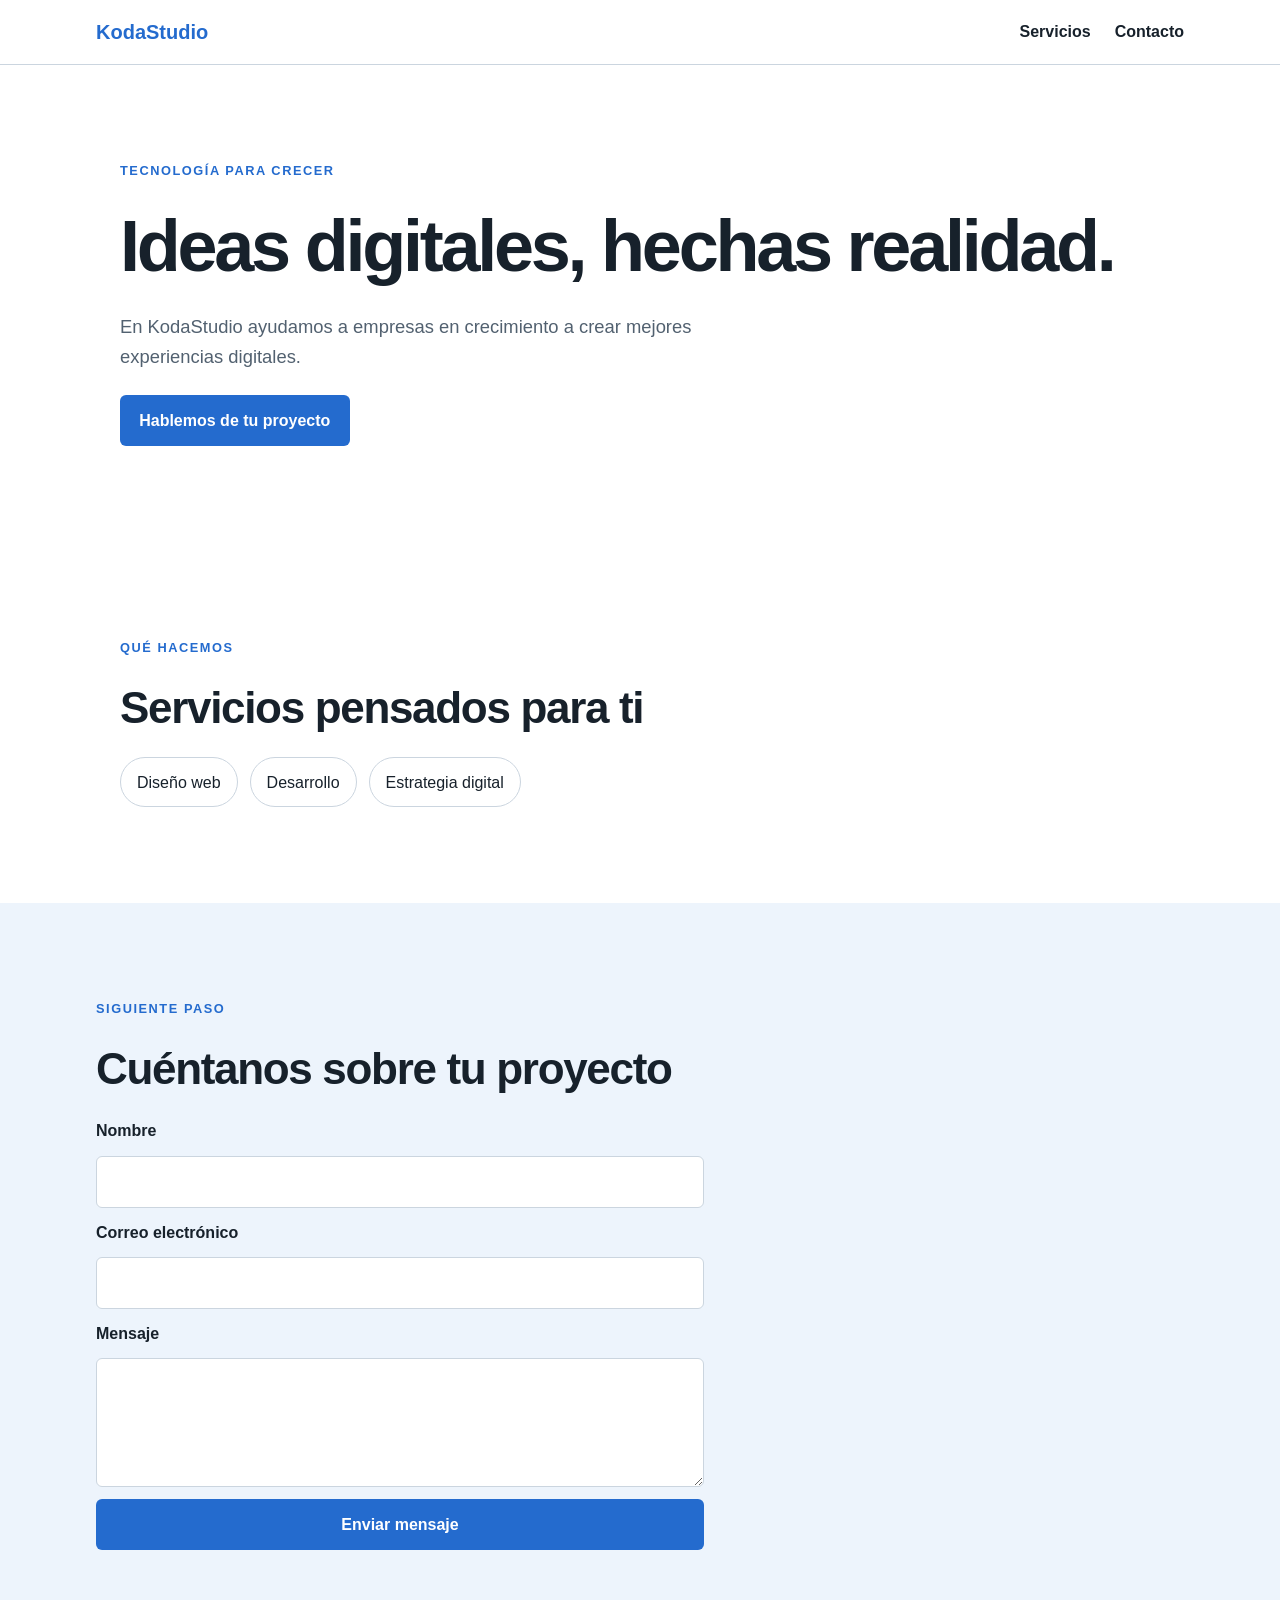
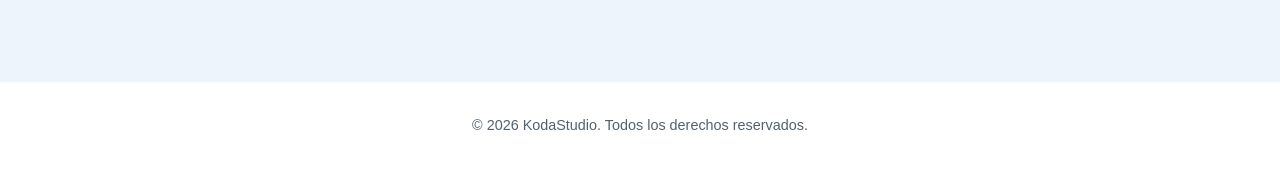
==== index.html @ f114d9c8 "feat: Arquitectura del Proyecto implementada" ====
<!doctype html>
<html lang="es">
  <head>
    <meta charset="utf-8">
    <meta name="viewport" content="width=device-width, initial-scale=1">
    <meta name="description" content="KodaStudio: soluciones digitales para empresas en crecimiento.">
    <title>KodaStudio | Soluciones digitales</title>
    <link rel="stylesheet" href="css/main.css">
    <script type="module" src="js/main.js"></script>
  </head>
  <body>
    <header class="site-header">
      <a class="site-header__brand" href="#inicio" aria-label="KodaStudio, inicio">KodaStudio</a>
      <button class="site-header__toggle" type="button" aria-expanded="false" aria-controls="site-navigation">
        <span class="visually-hidden">Abrir menú</span>
        <span aria-hidden="true">☰</span>
      </button>
      <nav class="site-header__navigation" id="site-navigation" aria-label="Navegación principal">
        <a href="#servicios">Servicios</a>
        <a href="#contacto">Contacto</a>
      </nav>
    </header>

    <main>
      <section class="hero reveal" id="inicio">
        <p class="eyebrow">Tecnología para crecer</p>
        <h1>Ideas digitales, hechas realidad.</h1>
        <p>En KodaStudio ayudamos a empresas en crecimiento a crear mejores experiencias digitales.</p>
        <a class="button" href="#contacto">Hablemos de tu proyecto</a>
      </section>

      <section class="content-section reveal" id="servicios">
        <p class="eyebrow">Qué hacemos</p>
        <h2>Servicios pensados para ti</h2>
        <div class="service-selector" aria-label="Selecciona los servicios que te interesan">
          <button class="service-selector__option" type="button" aria-pressed="false">Diseño web</button>
          <button class="service-selector__option" type="button" aria-pressed="false">Desarrollo</button>
          <button class="service-selector__option" type="button" aria-pressed="false">Estrategia digital</button>
        </div>
      </section>

      <section class="content-section content-section--accent reveal" id="contacto">
        <p class="eyebrow">Siguiente paso</p>
        <h2>Cuéntanos sobre tu proyecto</h2>
        <form class="contact-form" data-contact-form>
          <label for="contact-name">Nombre</label>
          <input id="contact-name" name="name" autocomplete="name" required>
          <label for="contact-email">Correo electrónico</label>
          <input id="contact-email" name="email" type="email" autocomplete="email" required>
          <label for="contact-message">Mensaje</label>
          <textarea id="contact-message" name="message" rows="4" required></textarea>
          <button class="button" type="submit">Enviar mensaje</button>
          <p class="contact-form__status" data-form-status role="status" aria-live="polite"></p>
        </form>
      </section>
    </main>

    <footer class="site-footer">
      <p>&copy; <span data-current-year></span> KodaStudio. Todos los derechos reservados.</p>
    </footer>
  </body>
</html>
---- css/main.css ----
@import url("./base/reset.css");
@import url("./base/variables.css");
@import url("./base/typography.css");
@import url("./layout/header.css");
@import url("./layout/sections.css");
@import url("./layout/footer.css");
@import url("./components/buttons.css");
@import url("./components/cards.css");
@import url("./components/forms.css");
@import url("./components/service-selector.css");
@import url("./utilities/animations.css");
@import url("./utilities/responsive.css");
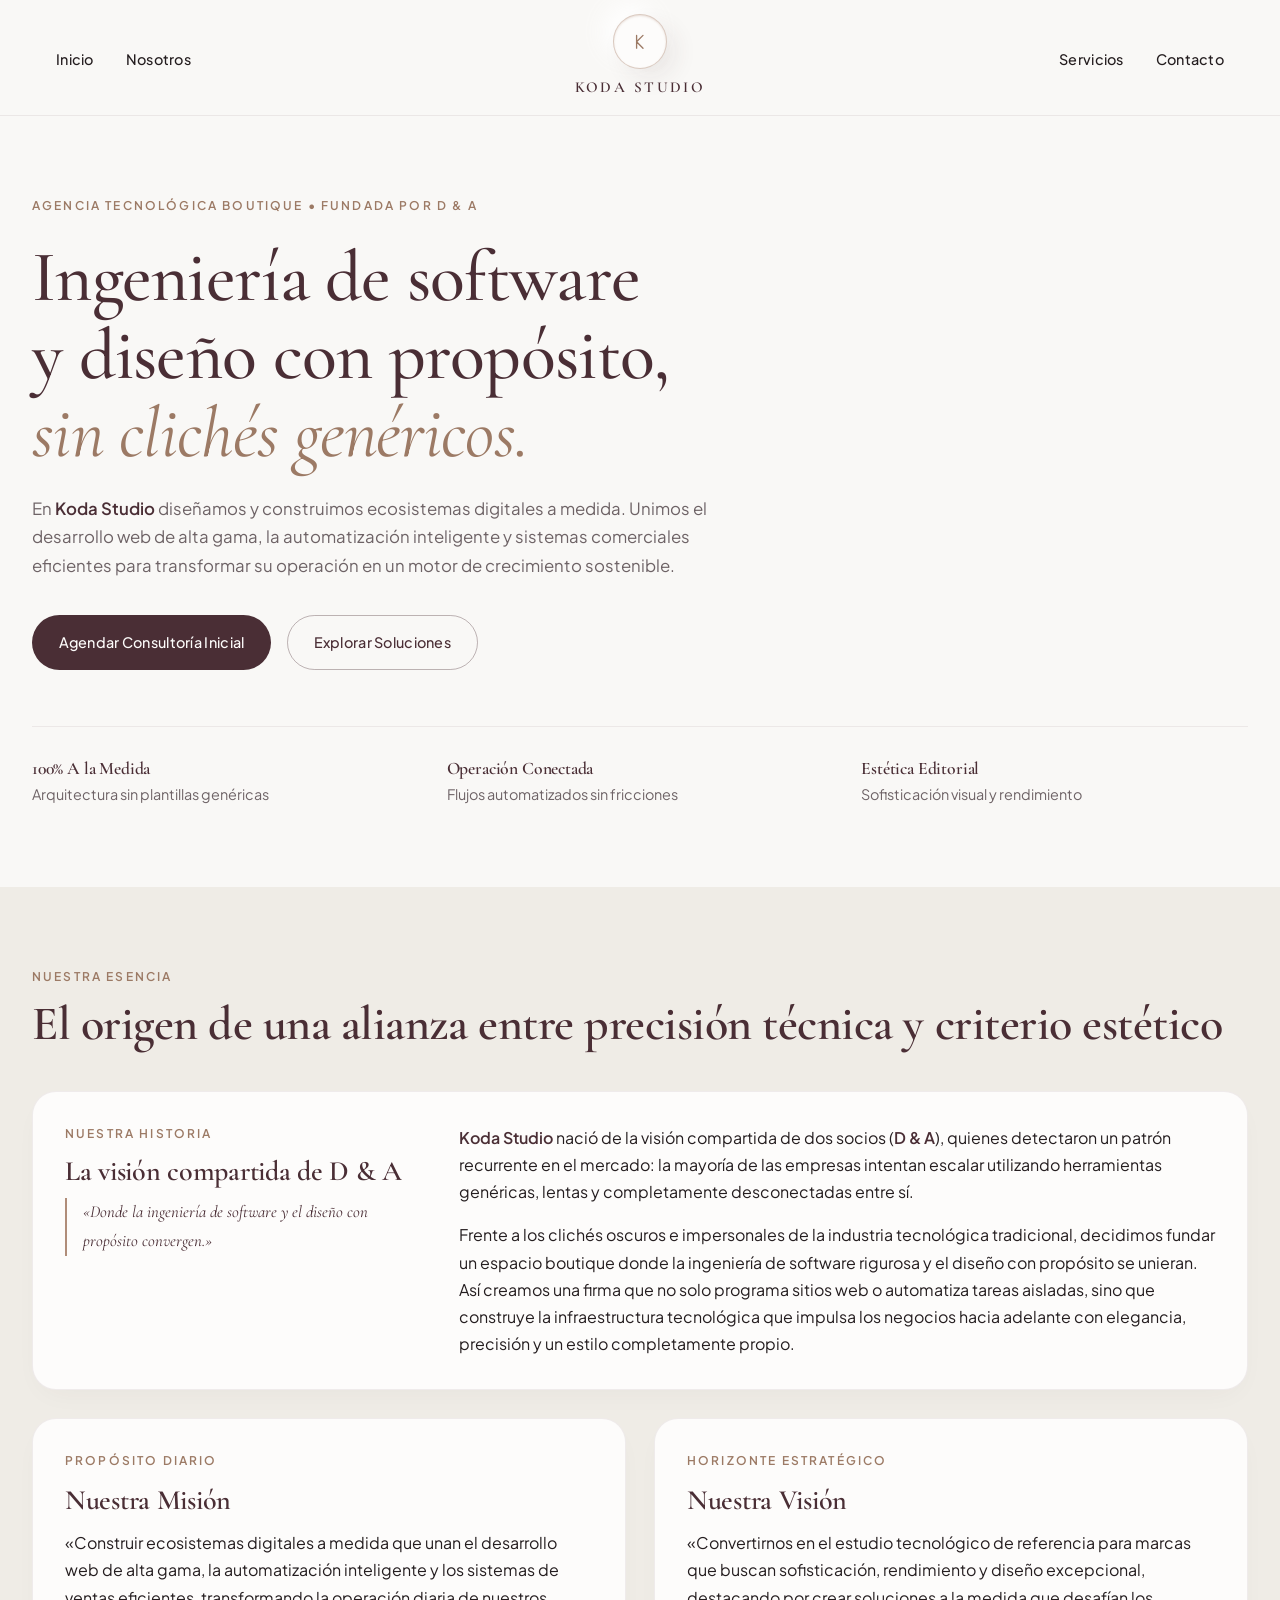
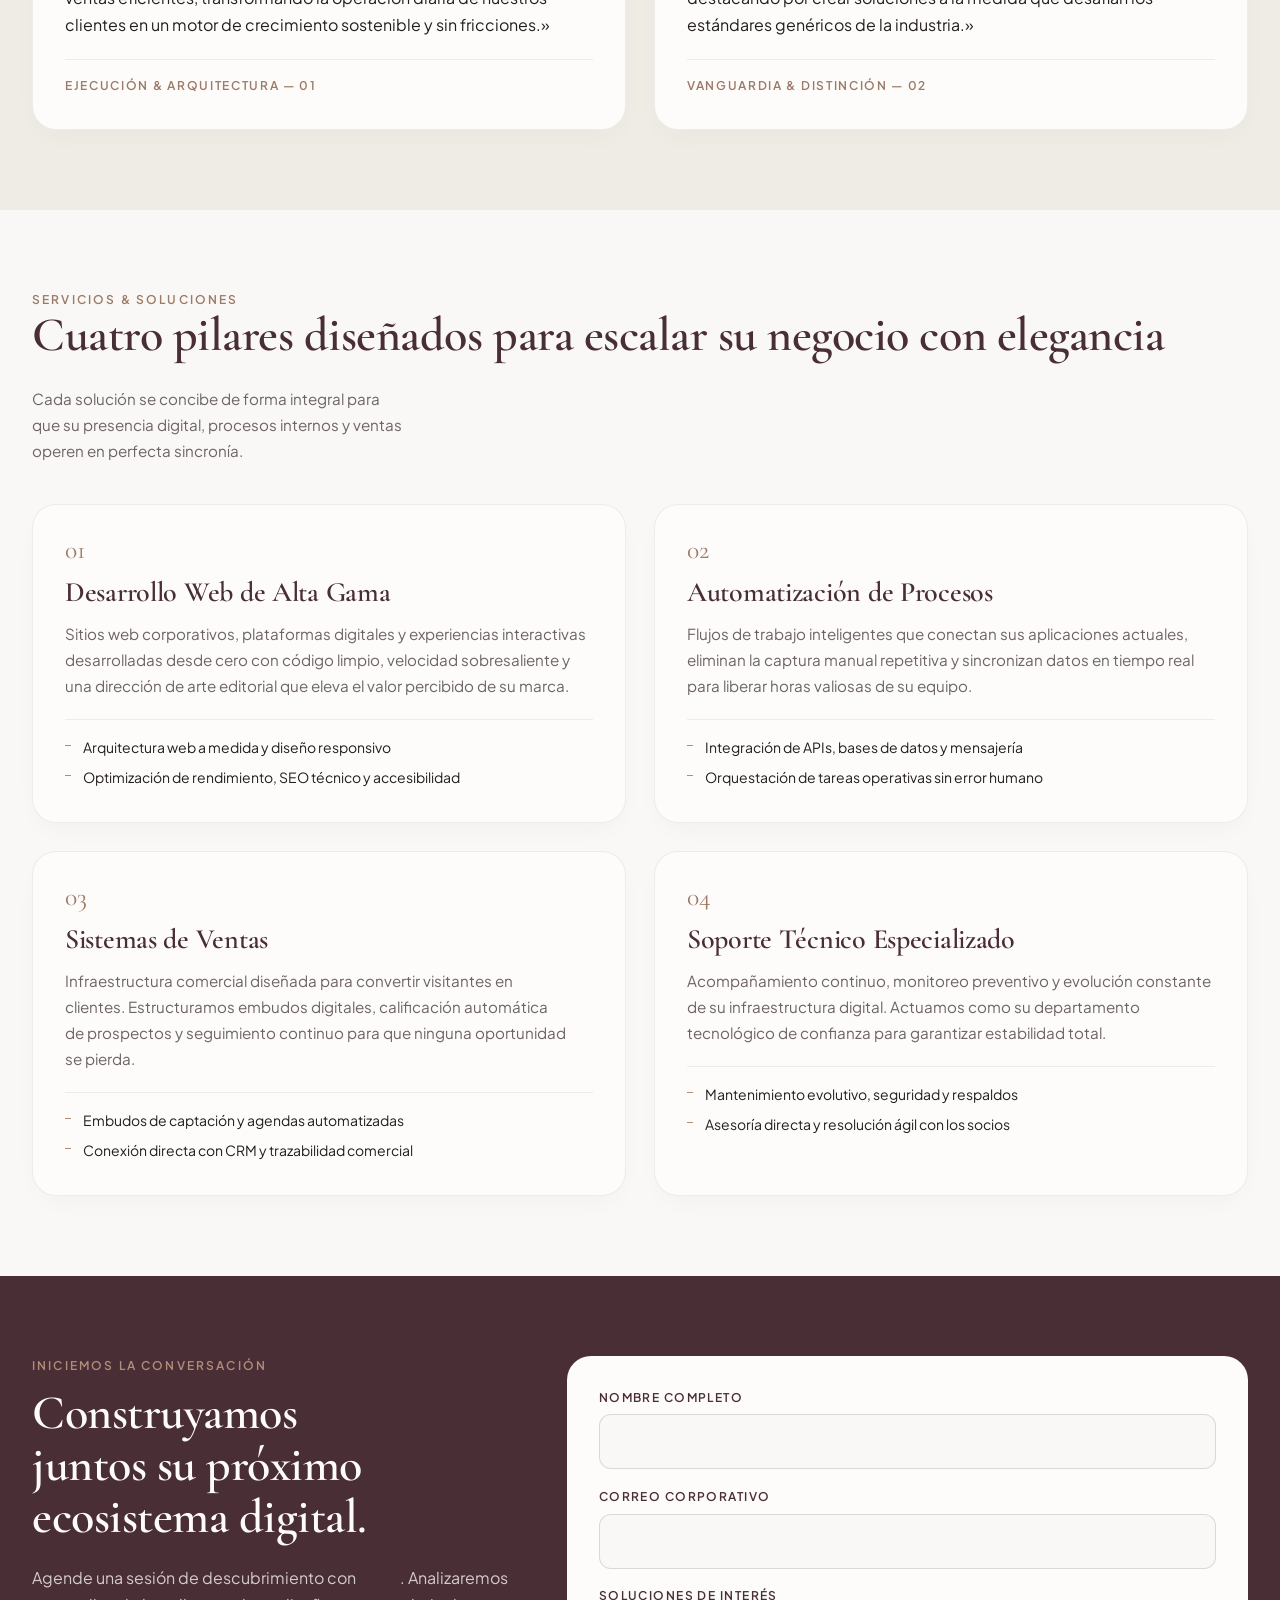
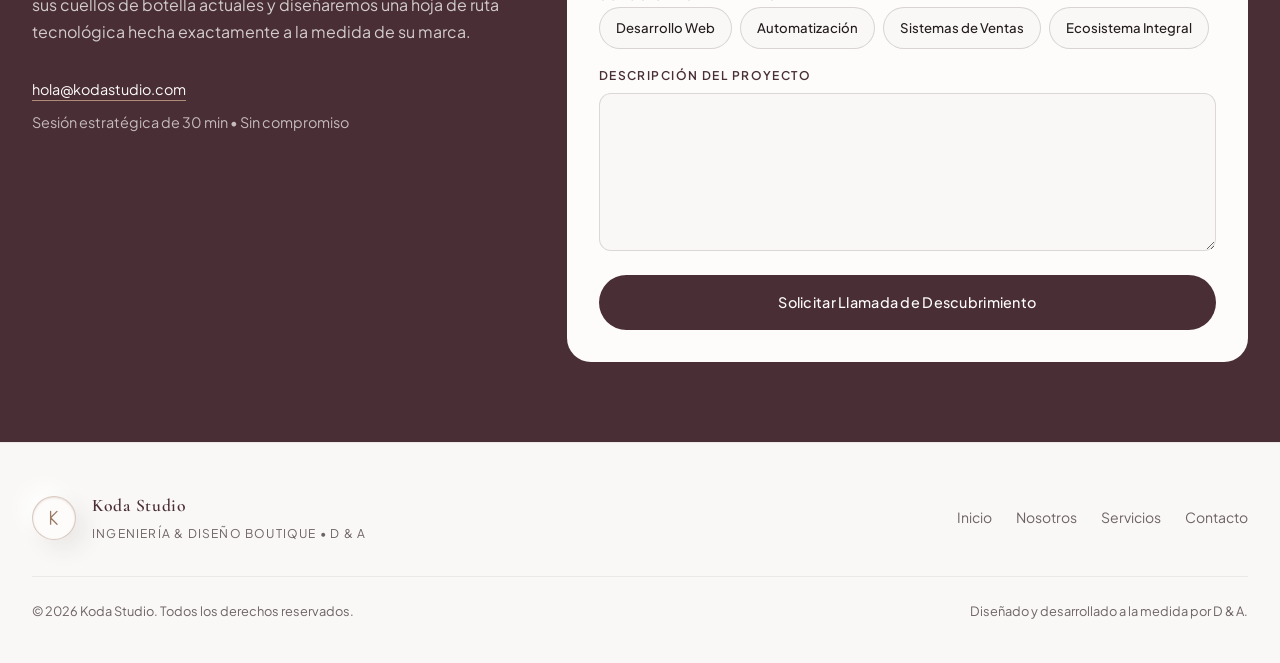
==== commit c0bd569e: "refactor: alinear base con la identidad editorial y el contrato de nombres Aplica la especificacion " ====
--- a/index.html
+++ b/index.html
@@ -1,62 +1,376 @@
-<!doctype html>
+<!DOCTYPE html>
 <html lang="es">
-  <head>
-    <meta charset="utf-8">
-    <meta name="viewport" content="width=device-width, initial-scale=1">
-    <meta name="description" content="KodaStudio: soluciones digitales para empresas en crecimiento.">
-    <title>KodaStudio | Soluciones digitales</title>
+<head>
+    <meta charset="UTF-8">
+    <meta name="viewport" content="width=device-width, initial-scale=1.0">
+    <meta name="description" content="Koda Studio: ingeniería de software y diseño con propósito. Desarrollo web de alta gama, automatización de procesos, sistemas de ventas y soporte técnico a la medida.">
+    <title>Koda Studio | Ingeniería &amp; Diseño Boutique</title>
+
+    <link rel="preconnect" href="https://fonts.googleapis.com">
+    <link rel="preconnect" href="https://fonts.gstatic.com" crossorigin>
+    <link rel="stylesheet" href="https://fonts.googleapis.com/css2?family=Cormorant+Garamond:ital,wght@0,500;0,600;0,700;1,400;1,600&family=Plus+Jakarta+Sans:wght@300;400;500;600&display=swap">
+
     <link rel="stylesheet" href="css/main.css">
     <script type="module" src="js/main.js"></script>
-  </head>
-  <body>
-    <header class="site-header">
-      <a class="site-header__brand" href="#inicio" aria-label="KodaStudio, inicio">KodaStudio</a>
-      <button class="site-header__toggle" type="button" aria-expanded="false" aria-controls="site-navigation">
-        <span class="visually-hidden">Abrir menú</span>
-        <span aria-hidden="true">☰</span>
-      </button>
-      <nav class="site-header__navigation" id="site-navigation" aria-label="Navegación principal">
-        <a href="#servicios">Servicios</a>
-        <a href="#contacto">Contacto</a>
-      </nav>
+</head>
+<body>
+
+    <!-- =========================================================================
+         BLOQUE D · header
+         Contrato: id="navbar" + data-js="mobile-toggle" | "mobile-menu" | "nav-link"
+         Spec: §2.A — navegación simétrica, medallón táctil, menú móvil
+         ========================================================================= -->
+    <header class="navbar" id="navbar">
+        <nav class="navbar__nav" aria-label="Navegación principal">
+
+            <ul class="navbar__links navbar__links--start">
+                <li><a class="navbar__link" href="#inicio" data-js="nav-link">Inicio</a></li>
+                <li><a class="navbar__link" href="#esencia" data-js="nav-link">Nosotros</a></li>
+            </ul>
+
+            <a class="navbar__brand" href="#inicio" aria-label="Koda Studio, ir al inicio">
+                <!-- TODO(D): isotipo SVG (K + circuito + “/”). El medallón ya tiene el estilo. -->
+                <span class="navbar__medallion" aria-hidden="true">
+                    <svg class="navbar__mark" viewBox="0 0 48 48" role="presentation" focusable="false">
+                        <path d="M18 12v24M18 24l12-12M18 24l12 12" fill="none" stroke="currentColor" stroke-width="2.5" stroke-linecap="round"/>
+                    </svg>
+                </span>
+                <span class="navbar__brand-text">Koda Studio</span>
+            </a>
+
+            <ul class="navbar__links navbar__links--end">
+                <li><a class="navbar__link" href="#servicios" data-js="nav-link">Servicios</a></li>
+                <li><a class="navbar__link" href="#contacto" data-js="nav-link">Contacto</a></li>
+            </ul>
+
+            <button class="navbar__toggle" type="button"
+                    data-js="mobile-toggle"
+                    aria-expanded="false"
+                    aria-controls="mobile-menu">
+                <span class="sr-only">Abrir menú de navegación</span>
+                <span class="navbar__toggle-bars" aria-hidden="true"></span>
+            </button>
+        </nav>
+
+        <div class="mobile-menu" id="mobile-menu" data-js="mobile-menu">
+            <ul class="mobile-menu__list">
+                <li><a class="mobile-menu__link" href="#inicio" data-js="nav-link">Inicio</a></li>
+                <li><a class="mobile-menu__link" href="#esencia" data-js="nav-link">Nosotros</a></li>
+                <li><a class="mobile-menu__link" href="#servicios" data-js="nav-link">Servicios</a></li>
+                <li><a class="mobile-menu__link" href="#contacto" data-js="nav-link">Contacto</a></li>
+            </ul>
+        </div>
     </header>
 
     <main>
-      <section class="hero reveal" id="inicio">
-        <p class="eyebrow">Tecnología para crecer</p>
-        <h1>Ideas digitales, hechas realidad.</h1>
-        <p>En KodaStudio ayudamos a empresas en crecimiento a crear mejores experiencias digitales.</p>
-        <a class="button" href="#contacto">Hablemos de tu proyecto</a>
-      </section>
-
-      <section class="content-section reveal" id="servicios">
-        <p class="eyebrow">Qué hacemos</p>
-        <h2>Servicios pensados para ti</h2>
-        <div class="service-selector" aria-label="Selecciona los servicios que te interesan">
-          <button class="service-selector__option" type="button" aria-pressed="false">Diseño web</button>
-          <button class="service-selector__option" type="button" aria-pressed="false">Desarrollo</button>
-          <button class="service-selector__option" type="button" aria-pressed="false">Estrategia digital</button>
+
+        <!-- =====================================================================
+             BLOQUE D · #inicio (Hero) — spec §2.B
+             ===================================================================== -->
+        <section class="hero reveal" id="inicio" aria-labelledby="inicio-title" data-js="reveal">
+            <div class="hero__inner">
+                <p class="eyebrow hero__eyebrow">Agencia Tecnológica Boutique • Fundada por D &amp; A</p>
+
+                <h1 class="hero__title" id="inicio-title">
+                    Ingeniería de software y diseño con propósito,
+                    <em>sin clichés genéricos.</em>
+                </h1>
+
+                <p class="hero__description">
+                    En <strong>Koda Studio</strong> diseñamos y construimos ecosistemas digitales a medida.
+                    Unimos el desarrollo web de alta gama, la automatización inteligente y sistemas
+                    comerciales eficientes para transformar su operación en un motor de crecimiento sostenible.
+                </p>
+
+                <div class="hero__actions">
+                    <a class="button button--primary" href="#contacto">Agendar Consultoría Inicial</a>
+                    <a class="button button--secondary" href="#servicios">Explorar Soluciones</a>
+                </div>
+            </div>
+
+            <ul class="hero__pillars">
+                <li class="pillar">
+                    <h2 class="pillar__title">100% A la Medida</h2>
+                    <p class="pillar__description">Arquitectura sin plantillas genéricas</p>
+                </li>
+                <li class="pillar">
+                    <h2 class="pillar__title">Operación Conectada</h2>
+                    <p class="pillar__description">Flujos automatizados sin fricciones</p>
+                </li>
+                <li class="pillar">
+                    <h2 class="pillar__title">Estética Editorial</h2>
+                    <p class="pillar__description">Sofisticación visual y rendimiento</p>
+                </li>
+            </ul>
+        </section>
+
+        <!-- =====================================================================
+             BLOQUE D · #esencia — spec §2.C
+             ===================================================================== -->
+        <section class="essence reveal" id="esencia" aria-labelledby="esencia-title" data-js="reveal">
+            <header class="section-header">
+                <p class="eyebrow">Nuestra Esencia</p>
+                <h2 class="section-header__title" id="esencia-title">
+                    El origen de una alianza entre precisión técnica y criterio estético
+                </h2>
+            </header>
+
+            <article class="editorial-card story">
+                <div class="story__aside">
+                    <p class="eyebrow">Nuestra Historia</p>
+                    <h3 class="story__title">La visión compartida de D &amp; A</h3>
+                    <blockquote class="story__quote">
+                        <p>«Donde la ingeniería de software y el diseño con propósito convergen.»</p>
+                    </blockquote>
+                </div>
+
+                <div class="story__body">
+                    <p>
+                        <strong>Koda Studio</strong> nació de la visión compartida de dos socios
+                        (<strong>D &amp; A</strong>), quienes detectaron un patrón recurrente en el mercado:
+                        la mayoría de las empresas intentan escalar utilizando herramientas genéricas,
+                        lentas y completamente desconectadas entre sí.
+                    </p>
+                    <p>
+                        Frente a los clichés oscuros e impersonales de la industria tecnológica tradicional,
+                        decidimos fundar un espacio boutique donde la ingeniería de software rigurosa y el
+                        diseño con propósito se unieran. Así creamos una firma que no solo programa sitios
+                        web o automatiza tareas aisladas, sino que construye la infraestructura tecnológica
+                        que impulsa los negocios hacia adelante con elegancia, precisión y un estilo
+                        completamente propio.
+                    </p>
+                </div>
+            </article>
+
+            <div class="purpose-grid">
+                <article class="editorial-card purpose-card">
+                    <p class="eyebrow">Propósito Diario</p>
+                    <h3 class="purpose-card__title">Nuestra Misión</h3>
+                    <p class="purpose-card__text">
+                        «Construir ecosistemas digitales a medida que unan el desarrollo web de alta gama,
+                        la automatización inteligente y los sistemas de ventas eficientes, transformando la
+                        operación diaria de nuestros clientes en un motor de crecimiento sostenible y sin
+                        fricciones.»
+                    </p>
+                    <footer class="purpose-card__footer">Ejecución &amp; Arquitectura — 01</footer>
+                </article>
+
+                <article class="editorial-card purpose-card">
+                    <p class="eyebrow">Horizonte Estratégico</p>
+                    <h3 class="purpose-card__title">Nuestra Visión</h3>
+                    <p class="purpose-card__text">
+                        «Convertirnos en el estudio tecnológico de referencia para marcas que buscan
+                        sofisticación, rendimiento y diseño excepcional, destacando por crear soluciones
+                        a la medida que desafían los estándares genéricos de la industria.»
+                    </p>
+                    <footer class="purpose-card__footer">Vanguardia &amp; Distinción — 02</footer>
+                </article>
+            </div>
+        </section>
+
+        <!-- =====================================================================
+             BLOQUE A · #servicios — spec §2.D
+             Contrato: .editorial-card / .service-card (cards.css)
+             ===================================================================== -->
+        <section class="services reveal" id="servicios" aria-labelledby="servicios-title" data-js="reveal">
+            <header class="section-header section-header--split">
+                <div>
+                    <p class="eyebrow">Servicios &amp; Soluciones</p>
+                    <h2 class="section-header__title" id="servicios-title">
+                        Cuatro pilares diseñados para escalar su negocio con elegancia
+                    </h2>
+                </div>
+                <p class="section-header__description">
+                    Cada solución se concibe de forma integral para que su presencia digital, procesos
+                    internos y ventas operen en perfecta sincronía.
+                </p>
+            </header>
+
+            <div class="services__grid">
+                <article class="editorial-card service-card">
+                    <p class="service-card__number">01</p>
+                    <h3 class="service-card__title">Desarrollo Web de Alta Gama</h3>
+                    <p class="service-card__description">
+                        Sitios web corporativos, plataformas digitales y experiencias interactivas
+                        desarrolladas desde cero con código limpio, velocidad sobresaliente y una
+                        dirección de arte editorial que eleva el valor percibido de su marca.
+                    </p>
+                    <ul class="service-card__list">
+                        <li>Arquitectura web a medida y diseño responsivo</li>
+                        <li>Optimización de rendimiento, SEO técnico y accesibilidad</li>
+                    </ul>
+                </article>
+
+                <article class="editorial-card service-card">
+                    <p class="service-card__number">02</p>
+                    <h3 class="service-card__title">Automatización de Procesos</h3>
+                    <p class="service-card__description">
+                        Flujos de trabajo inteligentes que conectan sus aplicaciones actuales, eliminan
+                        la captura manual repetitiva y sincronizan datos en tiempo real para liberar
+                        horas valiosas de su equipo.
+                    </p>
+                    <ul class="service-card__list">
+                        <li>Integración de APIs, bases de datos y mensajería</li>
+                        <li>Orquestación de tareas operativas sin error humano</li>
+                    </ul>
+                </article>
+
+                <article class="editorial-card service-card">
+                    <p class="service-card__number">03</p>
+                    <h3 class="service-card__title">Sistemas de Ventas</h3>
+                    <p class="service-card__description">
+                        Infraestructura comercial diseñada para convertir visitantes en clientes.
+                        Estructuramos embudos digitales, calificación automática de prospectos y
+                        seguimiento continuo para que ninguna oportunidad se pierda.
+                    </p>
+                    <ul class="service-card__list">
+                        <li>Embudos de captación y agendas automatizadas</li>
+                        <li>Conexión directa con CRM y trazabilidad comercial</li>
+                    </ul>
+                </article>
+
+                <article class="editorial-card service-card">
+                    <p class="service-card__number">04</p>
+                    <h3 class="service-card__title">Soporte Técnico Especializado</h3>
+                    <p class="service-card__description">
+                        Acompañamiento continuo, monitoreo preventivo y evolución constante de su
+                        infraestructura digital. Actuamos como su departamento tecnológico de confianza
+                        para garantizar estabilidad total.
+                    </p>
+                    <ul class="service-card__list">
+                        <li>Mantenimiento evolutivo, seguridad y respaldos</li>
+                        <li>Asesoría directa y resolución ágil con los socios</li>
+                    </ul>
+                </article>
+            </div>
+        </section>
+
+        <!-- =====================================================================
+             BLOQUE A · #contacto — spec §2.E
+             Contrato de campos: estándar §5 (name/id exactos)
+             ===================================================================== -->
+        <section class="contact reveal" id="contacto" aria-labelledby="contacto-title" data-js="reveal">
+            <div class="contact__inner">
+
+                <div class="contact__info">
+                    <p class="eyebrow eyebrow--light">Iniciemos la Conversación</p>
+                    <h2 class="contact__title" id="contacto-title">Construyamos juntos su próximo ecosistema digital.</h2>
+                    <p class="contact__description">
+                        Agende una sesión de descubrimiento con <strong>D &amp; A</strong>. Analizaremos sus
+                        cuellos de botella actuales y diseñaremos una hoja de ruta tecnológica hecha
+                        exactamente a la medida de su marca.
+                    </p>
+
+                    <ul class="contact__details">
+                        <!-- TODO(D-03): confirmar dominio y buzón real antes de publicar -->
+                        <li><a class="contact__link" href="mailto:hola@kodastudio.com">hola@kodastudio.com</a></li>
+                        <li>Sesión estratégica de 30 min • Sin compromiso</li>
+                    </ul>
+                </div>
+
+                <div class="contact__form-wrapper">
+
+                    <form class="contact-form" data-js="contact-form" novalidate>
+                        <div class="contact-form__field">
+                            <label class="contact-form__label" for="client-name">Nombre completo</label>
+                            <input class="contact-form__input" type="text"
+                                   id="client-name" name="client_name"
+                                   autocomplete="name" required minlength="2"
+                                   aria-describedby="client-name-error">
+                            <p class="contact-form__error" id="client-name-error"></p>
+                        </div>
+
+                        <div class="contact-form__field">
+                            <label class="contact-form__label" for="client-email">Correo corporativo</label>
+                            <input class="contact-form__input" type="email"
+                                   id="client-email" name="client_email"
+                                   autocomplete="email" required
+                                   aria-describedby="client-email-error">
+                            <p class="contact-form__error" id="client-email-error"></p>
+                        </div>
+
+                        <fieldset class="contact-form__field contact-form__field--selector">
+                            <legend class="contact-form__label">Soluciones de interés</legend>
+                            <div class="service-selector">
+                                <!-- Valor canónico en data-service-value; etiqueta corta visible (D-06) -->
+                                <button class="service-pill" type="button" aria-pressed="false"
+                                        data-js="service-pill"
+                                        data-service-value="Desarrollo Web de Alta Gama">Desarrollo Web</button>
+                                <button class="service-pill" type="button" aria-pressed="false"
+                                        data-js="service-pill"
+                                        data-service-value="Automatización de Procesos">Automatización</button>
+                                <button class="service-pill" type="button" aria-pressed="false"
+                                        data-js="service-pill"
+                                        data-service-value="Sistemas de Ventas">Sistemas de Ventas</button>
+                                <button class="service-pill" type="button" aria-pressed="false"
+                                        data-js="service-pill"
+                                        data-service-value="Soporte Técnico / Ecosistema Integral">Ecosistema Integral</button>
+                            </div>
+                        </fieldset>
+
+                        <div class="contact-form__field">
+                            <label class="contact-form__label" for="project-message">Descripción del proyecto</label>
+                            <textarea class="contact-form__input contact-form__textarea"
+                                      id="project-message" name="project_message"
+                                      rows="5" required minlength="10"
+                                      aria-describedby="project-message-error"></textarea>
+                            <p class="contact-form__error" id="project-message-error"></p>
+                        </div>
+
+                        <!-- Honeypot anti-spam: debe llegar vacío (estándar §5) -->
+                        <div class="sr-only">
+                            <label for="kc-website-hp">No rellenar este campo</label>
+                            <input type="text" id="kc-website-hp" name="kc_website_hp" tabindex="-1" autocomplete="off">
+                        </div>
+
+                        <input type="hidden" name="selected_services" id="selected-services" data-js="service-value">
+
+                        <button class="button button--primary contact-form__submit" type="submit">
+                            Solicitar Llamada de Descubrimiento
+                        </button>
+                    </form>
+
+                    <div class="contact-form__feedback is-hidden" data-js="form-feedback" role="status" aria-live="polite">
+                        <p class="contact-form__feedback-text" data-js="feedback-text"></p>
+                        <button class="button button--secondary" type="button" data-js="form-reset">Enviar otra solicitud</button>
+                    </div>
+
+                </div>
+            </div>
+        </section>
+
+    </main>
+
+    <!-- =========================================================================
+         BLOQUE D · footer — spec §2.F
+         ========================================================================= -->
+    <footer class="footer" id="footer">
+        <div class="footer__top">
+            <div class="footer__brand">
+                <span class="navbar__medallion navbar__medallion--small" aria-hidden="true">
+                    <svg class="navbar__mark" viewBox="0 0 48 48" role="presentation" focusable="false">
+                        <path d="M18 12v24M18 24l12-12M18 24l12 12" fill="none" stroke="currentColor" stroke-width="2.5" stroke-linecap="round"/>
+                    </svg>
+                </span>
+                <p class="footer__brand-text">
+                    <strong>Koda Studio</strong>
+                    <span>Ingeniería &amp; Diseño Boutique • D &amp; A</span>
+                </p>
+            </div>
+
+            <nav class="footer__nav" aria-label="Navegación del pie">
+                <a href="#inicio">Inicio</a>
+                <a href="#esencia">Nosotros</a>
+                <a href="#servicios">Servicios</a>
+                <a href="#contacto">Contacto</a>
+            </nav>
         </div>
-      </section>
-
-      <section class="content-section content-section--accent reveal" id="contacto">
-        <p class="eyebrow">Siguiente paso</p>
-        <h2>Cuéntanos sobre tu proyecto</h2>
-        <form class="contact-form" data-contact-form>
-          <label for="contact-name">Nombre</label>
-          <input id="contact-name" name="name" autocomplete="name" required>
-          <label for="contact-email">Correo electrónico</label>
-          <input id="contact-email" name="email" type="email" autocomplete="email" required>
-          <label for="contact-message">Mensaje</label>
-          <textarea id="contact-message" name="message" rows="4" required></textarea>
-          <button class="button" type="submit">Enviar mensaje</button>
-          <p class="contact-form__status" data-form-status role="status" aria-live="polite"></p>
-        </form>
-      </section>
-    </main>
-
-    <footer class="site-footer">
-      <p>&copy; <span data-current-year></span> KodaStudio. Todos los derechos reservados.</p>
+
+        <div class="footer__bottom">
+            <p>&copy; <span data-js="current-year">2026</span> Koda Studio. Todos los derechos reservados.</p>
+            <p>Diseñado y desarrollado a la medida por D &amp; A.</p>
+        </div>
     </footer>
-  </body>
+
+</body>
 </html>
--- a/css/main.css
+++ b/css/main.css
@@ -1,12 +1,28 @@
+/**
+ * css/main.css
+ * Punto de entrada de estilos · Koda Studio
+ *
+ * Dueño compartido: cada quien agrega su @import en la posición indicada.
+ * Orden de la arquitectura §4.2. No reordenar.
+ */
+
+/* ---------- Base ---------- */
 @import url("./base/reset.css");
 @import url("./base/variables.css");
 @import url("./base/typography.css");
+
+/* ---------- Layout ---------- */
 @import url("./layout/header.css");
 @import url("./layout/sections.css");
 @import url("./layout/footer.css");
+
+/* ---------- Componentes ---------- */
 @import url("./components/buttons.css");
 @import url("./components/cards.css");
 @import url("./components/forms.css");
 @import url("./components/service-selector.css");
+
+/* ---------- Utilidades ---------- */
+@import url("./utilities/helpers.css");
 @import url("./utilities/animations.css");
 @import url("./utilities/responsive.css");
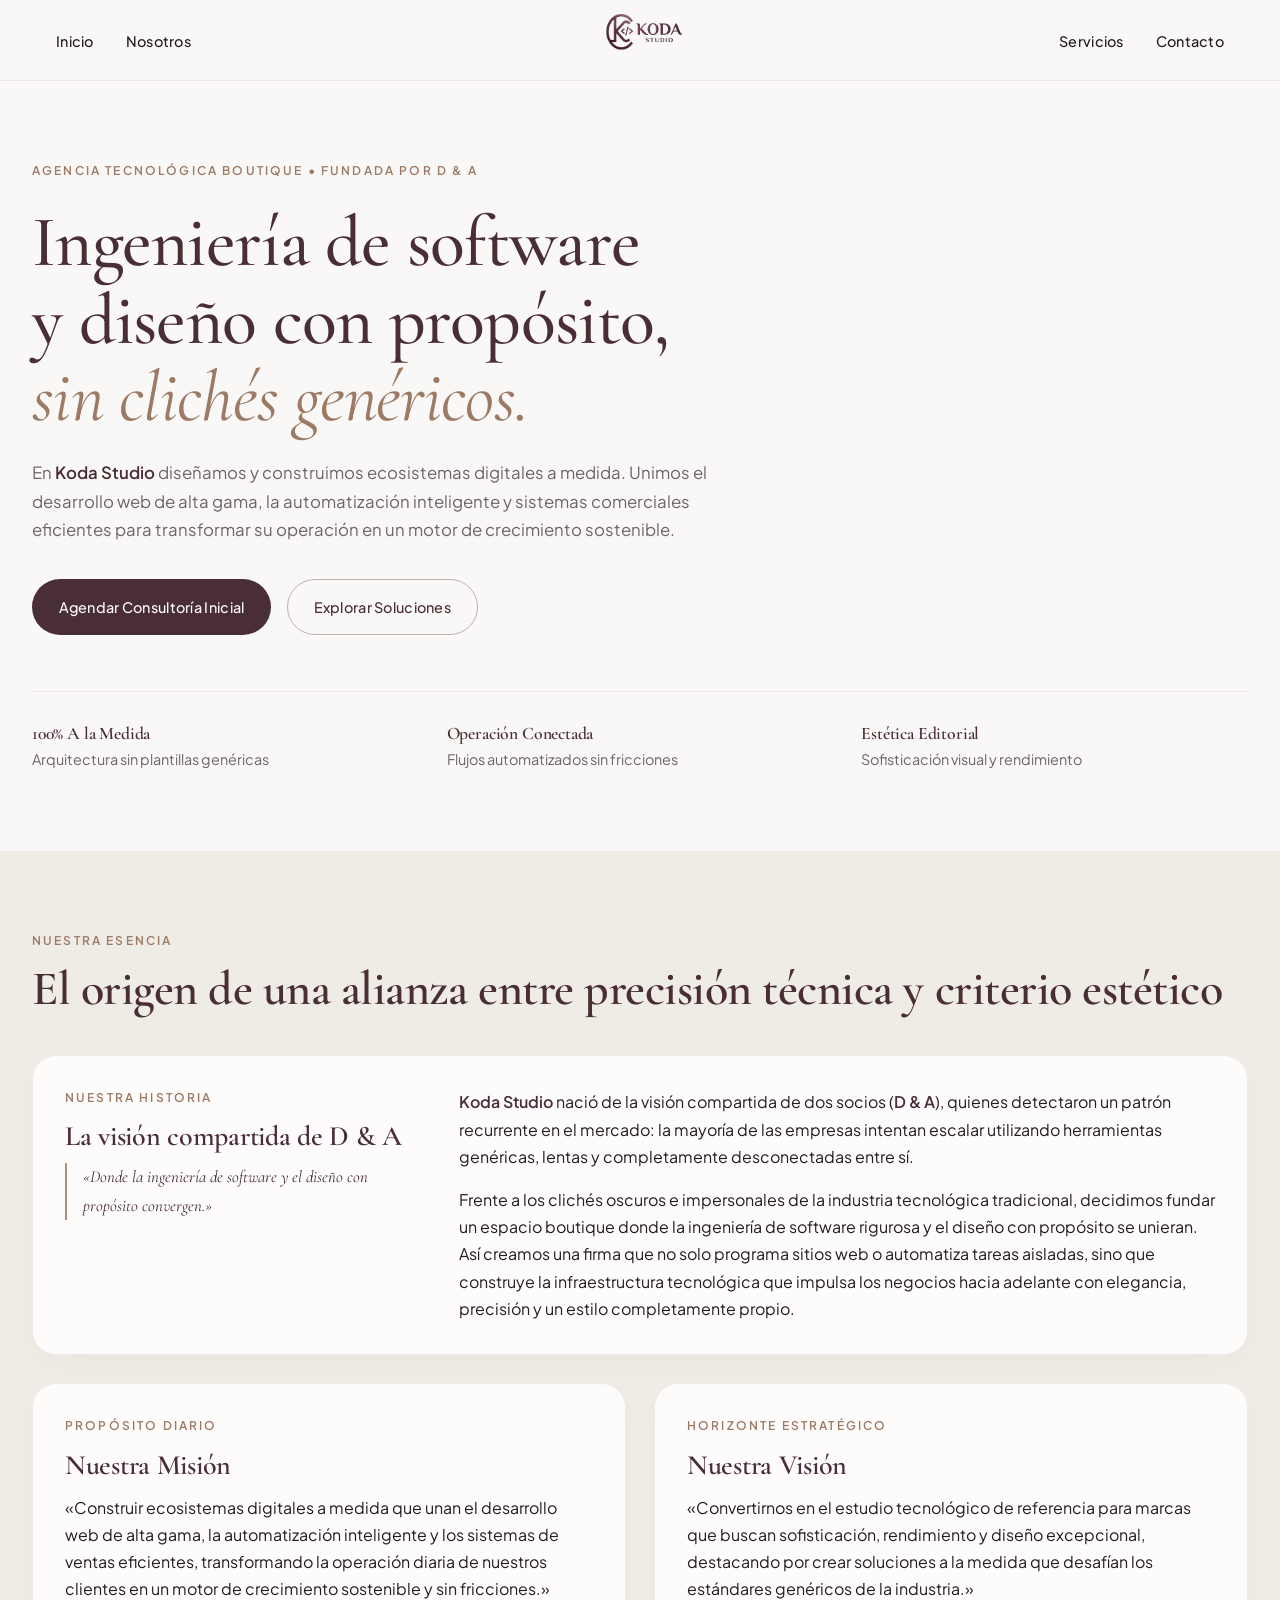
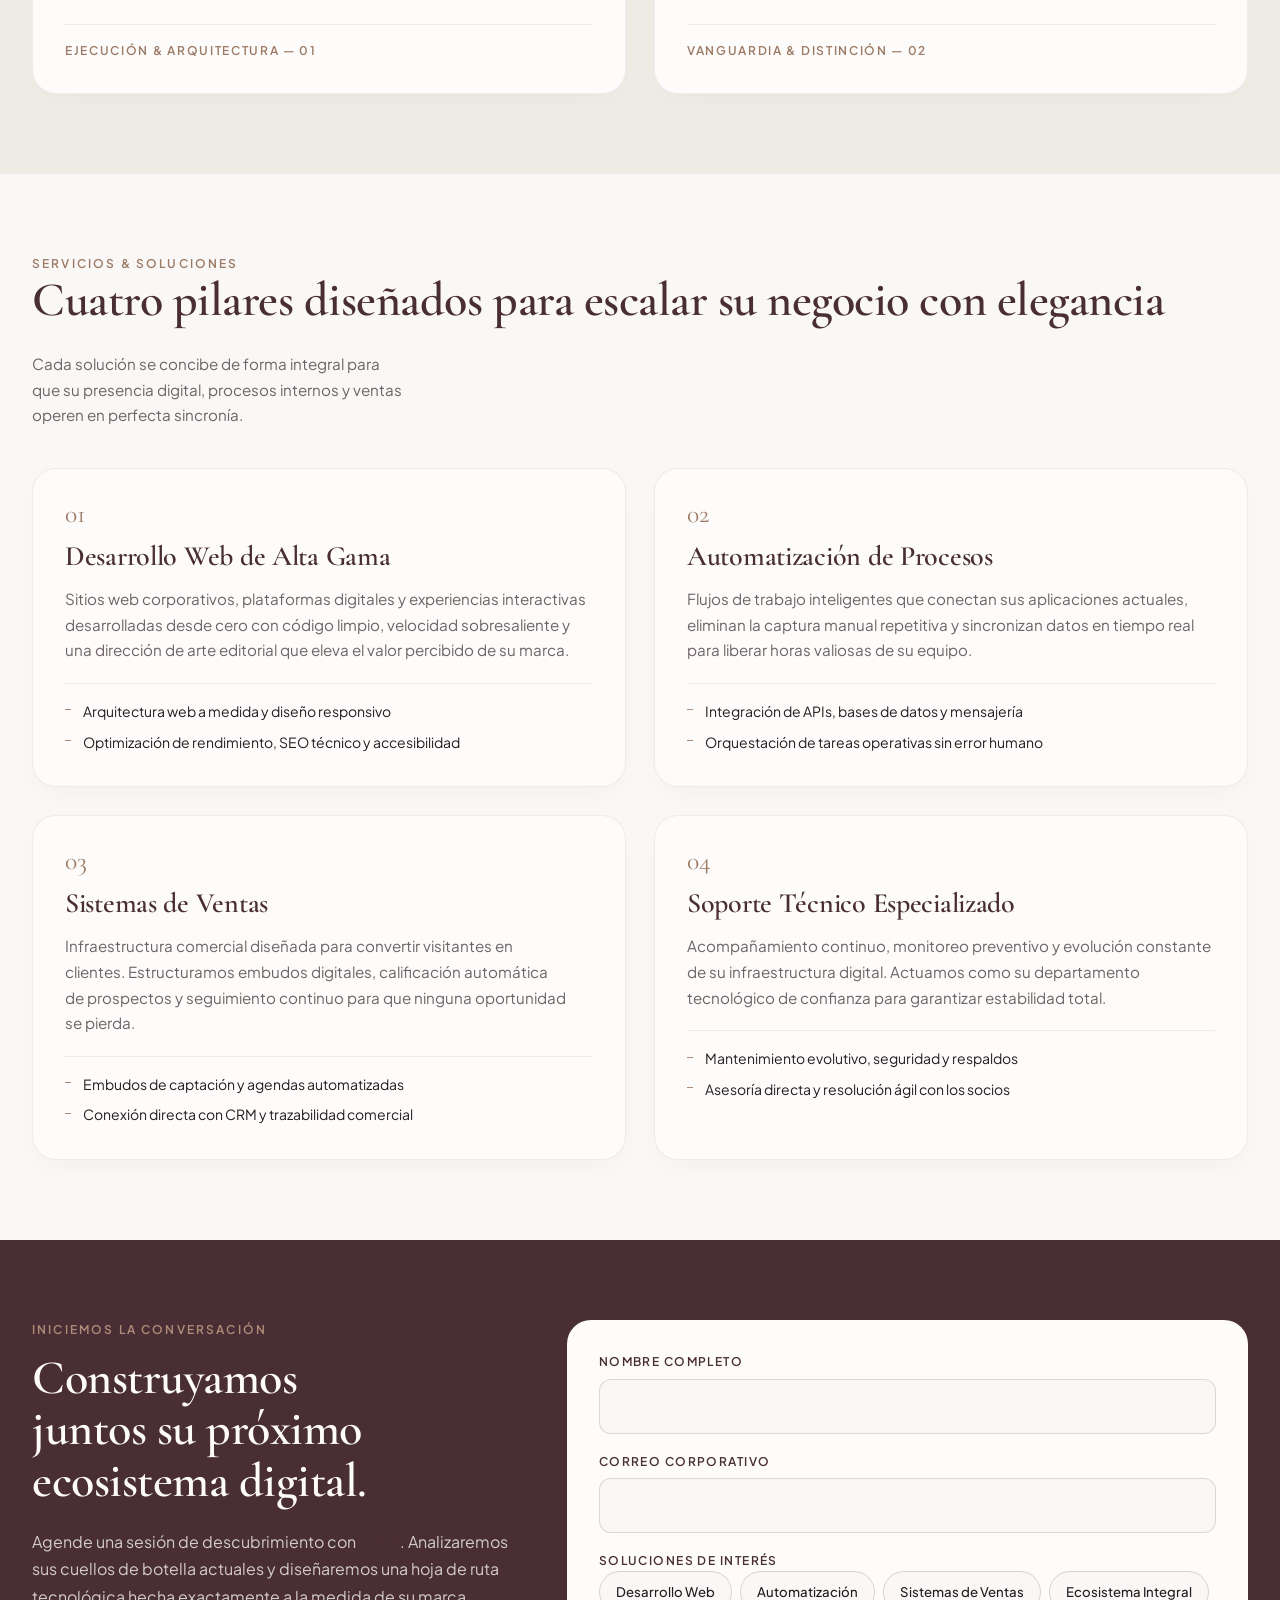
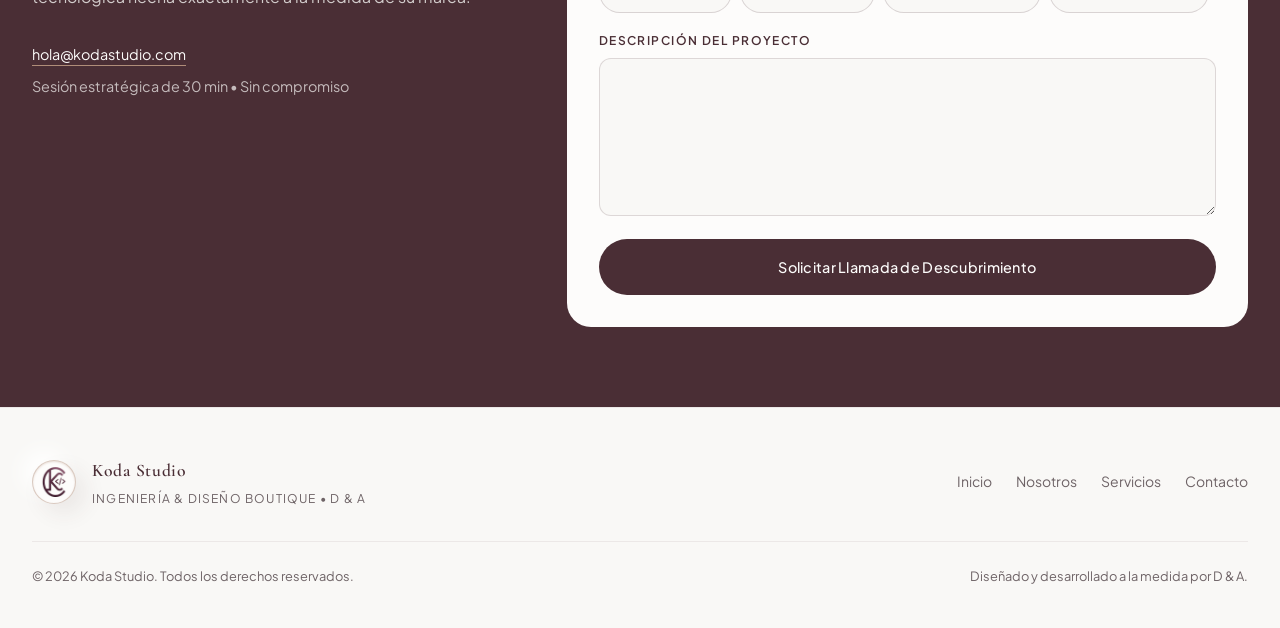
==== commit 6a38ec22: "design: integrar el logotipo oficial en header y footer - lockup completo en el header, reemplaza el" ====
--- a/index.html
+++ b/index.html
@@ -28,14 +28,12 @@
                 <li><a class="navbar__link" href="#esencia" data-js="nav-link">Nosotros</a></li>
             </ul>
 
-            <a class="navbar__brand" href="#inicio" aria-label="Koda Studio, ir al inicio">
-                <!-- TODO(D): isotipo SVG (K + circuito + “/”). El medallón ya tiene el estilo. -->
-                <span class="navbar__medallion" aria-hidden="true">
-                    <svg class="navbar__mark" viewBox="0 0 48 48" role="presentation" focusable="false">
-                        <path d="M18 12v24M18 24l12-12M18 24l12 12" fill="none" stroke="currentColor" stroke-width="2.5" stroke-linecap="round"/>
-                    </svg>
-                </span>
-                <span class="navbar__brand-text">Koda Studio</span>
+            <a class="navbar__brand" href="#inicio">
+                <img class="navbar__logo"
+                     src="assets/images/logo/logo-kodastudio.webp"
+                     alt="Koda Studio"
+                     width="640" height="287"
+                     decoding="async">
             </a>
 
             <ul class="navbar__links navbar__links--end">
@@ -348,9 +346,11 @@
         <div class="footer__top">
             <div class="footer__brand">
                 <span class="navbar__medallion navbar__medallion--small" aria-hidden="true">
-                    <svg class="navbar__mark" viewBox="0 0 48 48" role="presentation" focusable="false">
-                        <path d="M18 12v24M18 24l12-12M18 24l12 12" fill="none" stroke="currentColor" stroke-width="2.5" stroke-linecap="round"/>
-                    </svg>
+                    <img class="navbar__mark"
+                         src="assets/images/logo/logo-kodastudio-mark.webp"
+                         alt=""
+                         width="256" height="256"
+                         loading="lazy" decoding="async">
                 </span>
                 <p class="footer__brand-text">
                     <strong>Koda Studio</strong>
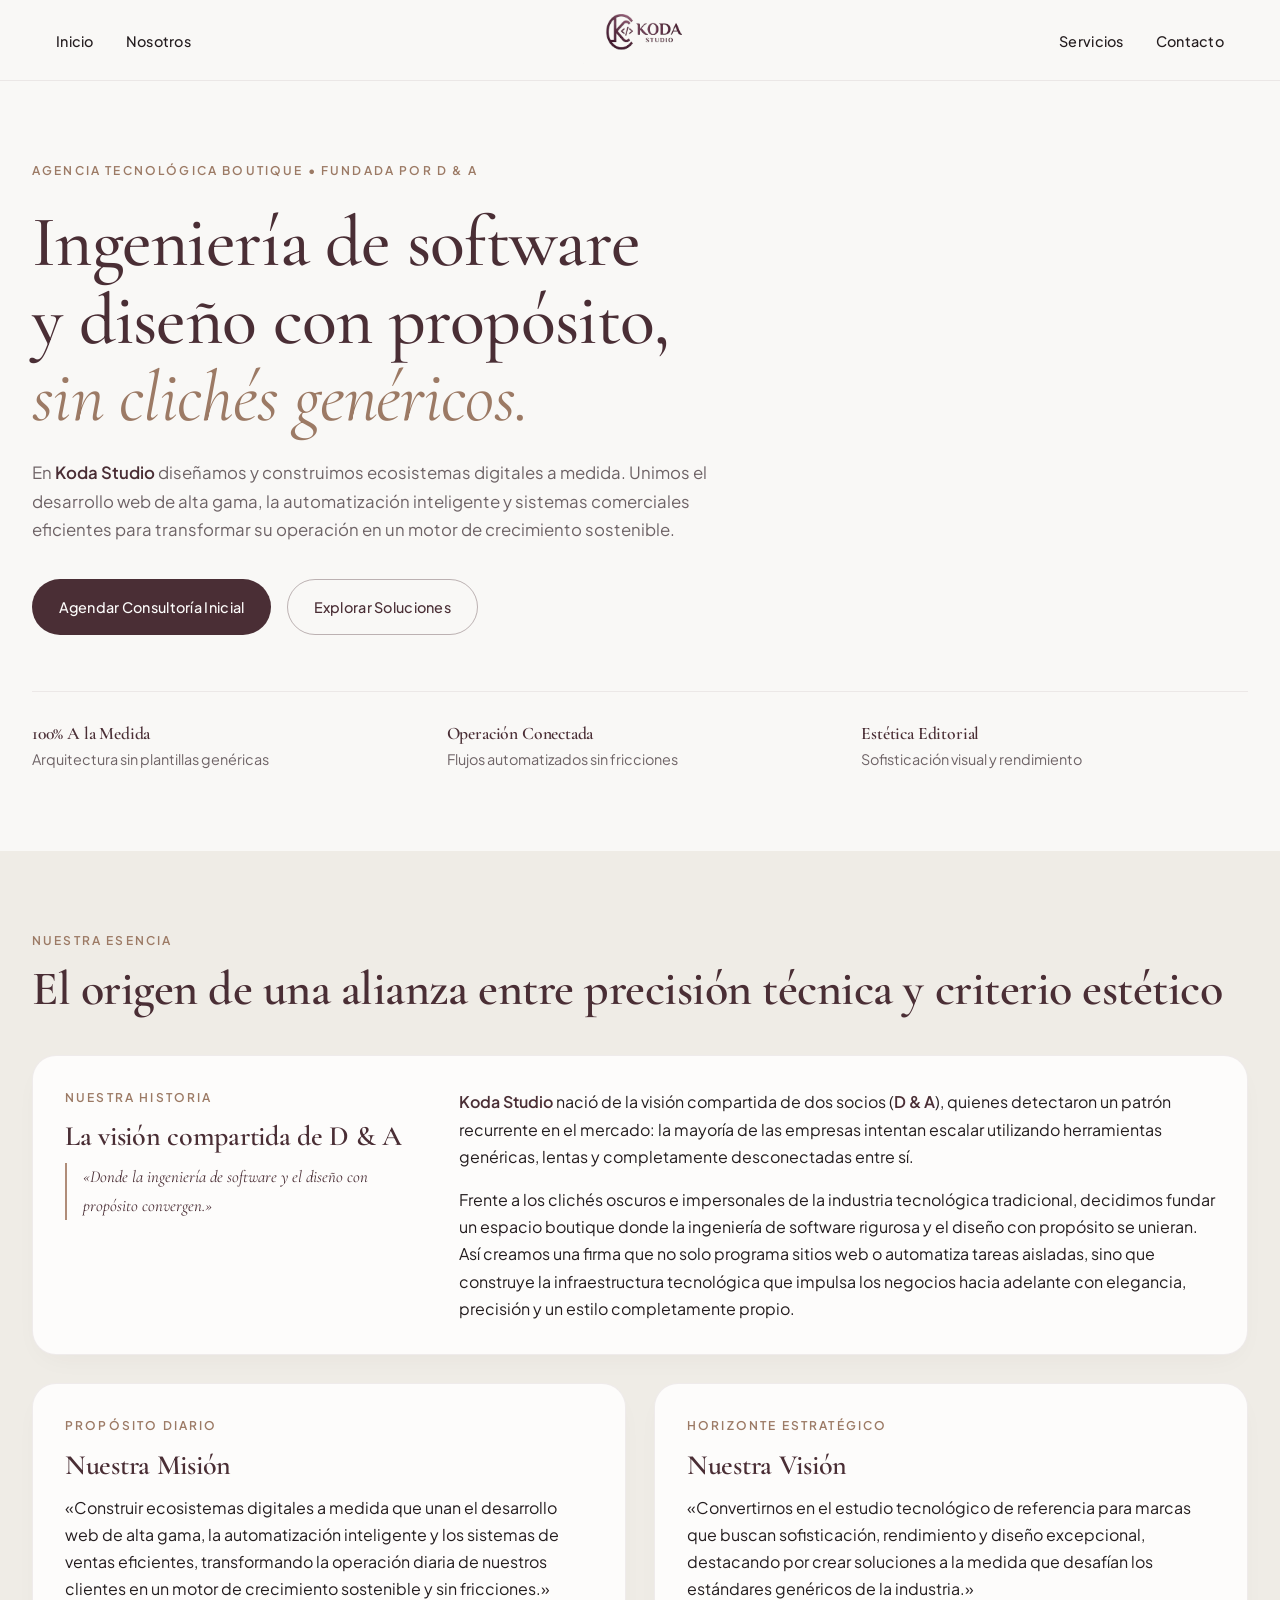
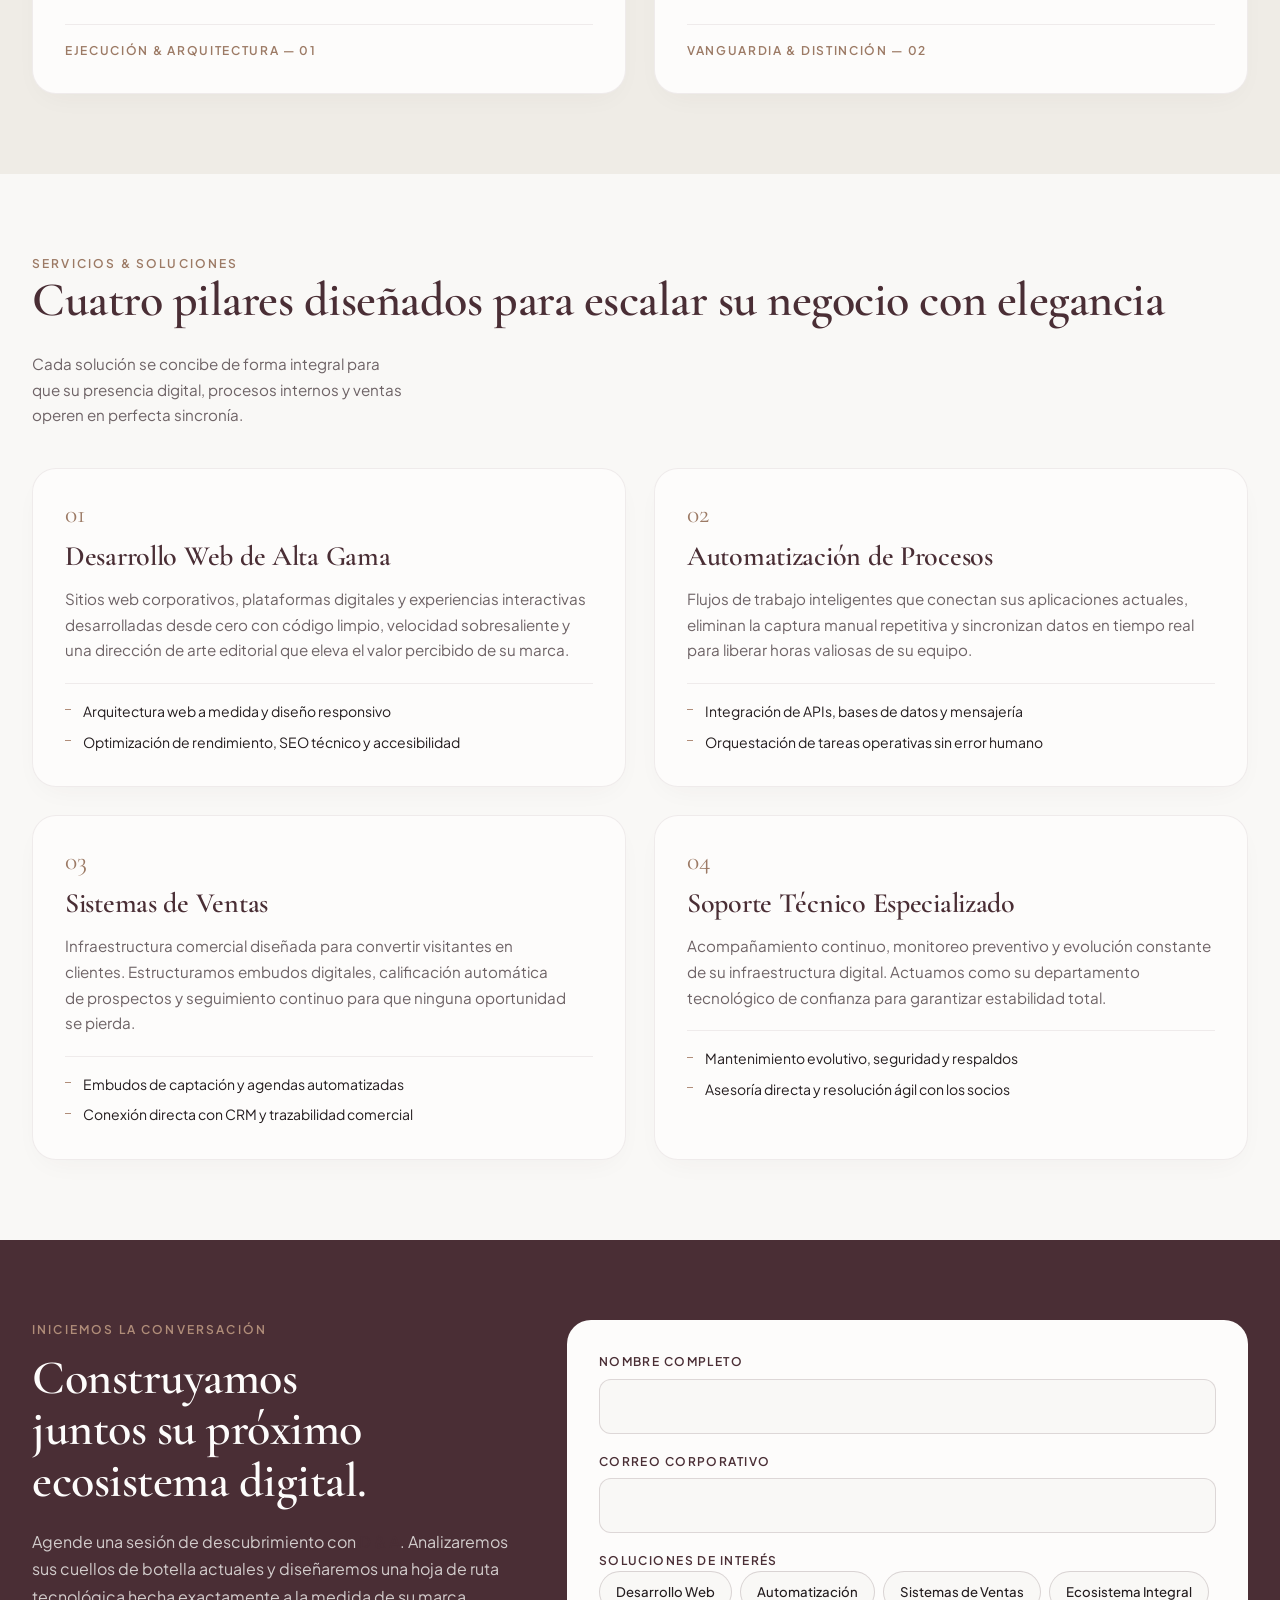
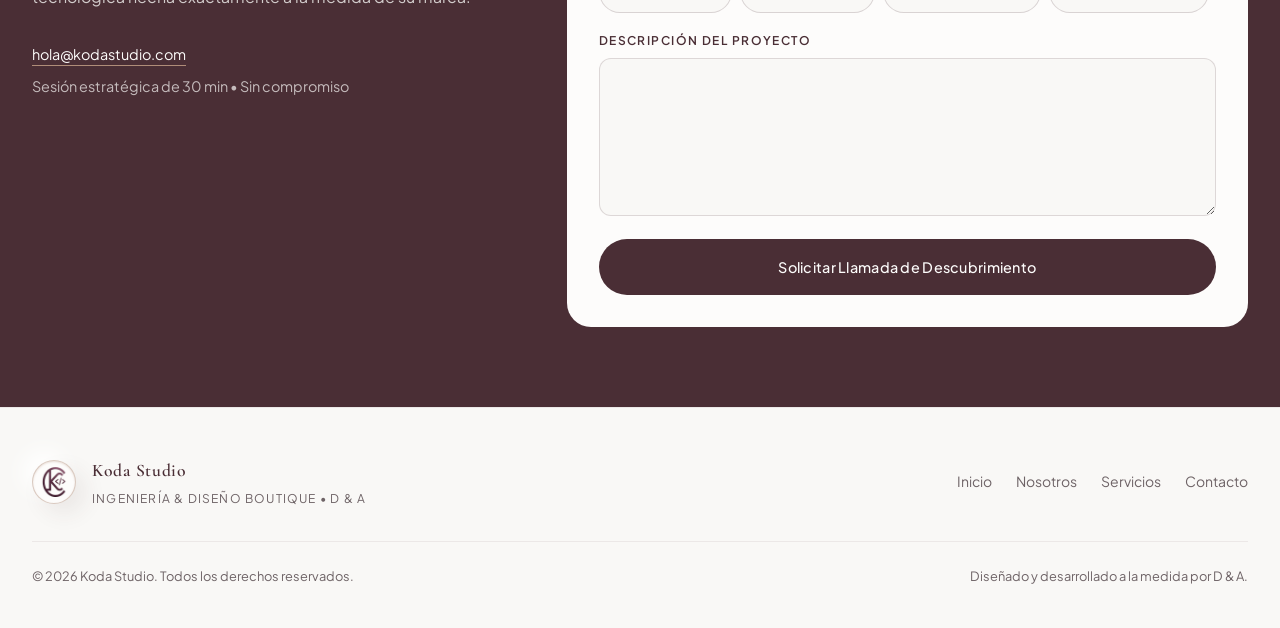
==== commit cb76839a: "style: animaciones de entrada, reveal escalonado y micro-interacciones Co-Authored-By: Claude Opus 5" ====
--- a/index.html
+++ b/index.html
@@ -114,7 +114,7 @@
             </header>
 
             <article class="editorial-card story">
-                <div class="story__aside">
+                <div class="story__aside" data-js="reveal-child">
                     <p class="eyebrow">Nuestra Historia</p>
                     <h3 class="story__title">La visión compartida de D &amp; A</h3>
                     <blockquote class="story__quote">
@@ -122,7 +122,7 @@
                     </blockquote>
                 </div>
 
-                <div class="story__body">
+                <div class="story__body" data-js="reveal-child">
                     <p>
                         <strong>Koda Studio</strong> nació de la visión compartida de dos socios
                         (<strong>D &amp; A</strong>), quienes detectaron un patrón recurrente en el mercado:
@@ -141,7 +141,7 @@
             </article>
 
             <div class="purpose-grid">
-                <article class="editorial-card purpose-card">
+                <article class="editorial-card purpose-card" data-js="reveal-child">
                     <p class="eyebrow">Propósito Diario</p>
                     <h3 class="purpose-card__title">Nuestra Misión</h3>
                     <p class="purpose-card__text">
@@ -153,7 +153,7 @@
                     <footer class="purpose-card__footer">Ejecución &amp; Arquitectura — 01</footer>
                 </article>
 
-                <article class="editorial-card purpose-card">
+                <article class="editorial-card purpose-card" data-js="reveal-child">
                     <p class="eyebrow">Horizonte Estratégico</p>
                     <h3 class="purpose-card__title">Nuestra Visión</h3>
                     <p class="purpose-card__text">
@@ -185,7 +185,7 @@
             </header>
 
             <div class="services__grid">
-                <article class="editorial-card service-card">
+                <article class="editorial-card service-card" data-js="reveal-child">
                     <p class="service-card__number">01</p>
                     <h3 class="service-card__title">Desarrollo Web de Alta Gama</h3>
                     <p class="service-card__description">
@@ -199,7 +199,7 @@
                     </ul>
                 </article>
 
-                <article class="editorial-card service-card">
+                <article class="editorial-card service-card" data-js="reveal-child">
                     <p class="service-card__number">02</p>
                     <h3 class="service-card__title">Automatización de Procesos</h3>
                     <p class="service-card__description">
@@ -213,7 +213,7 @@
                     </ul>
                 </article>
 
-                <article class="editorial-card service-card">
+                <article class="editorial-card service-card" data-js="reveal-child">
                     <p class="service-card__number">03</p>
                     <h3 class="service-card__title">Sistemas de Ventas</h3>
                     <p class="service-card__description">
@@ -227,7 +227,7 @@
                     </ul>
                 </article>
 
-                <article class="editorial-card service-card">
+                <article class="editorial-card service-card" data-js="reveal-child">
                     <p class="service-card__number">04</p>
                     <h3 class="service-card__title">Soporte Técnico Especializado</h3>
                     <p class="service-card__description">
@@ -269,25 +269,25 @@
                 <div class="contact__form-wrapper">
 
                     <form class="contact-form" data-js="contact-form" novalidate>
-                        <div class="contact-form__field">
+                        <div class="contact-form__field" data-js="reveal-child">
                             <label class="contact-form__label" for="client-name">Nombre completo</label>
                             <input class="contact-form__input" type="text"
                                    id="client-name" name="client_name"
-                                   autocomplete="name" required minlength="2"
+                                   autocomplete="name" required minlength="2" maxlength="120"
                                    aria-describedby="client-name-error">
                             <p class="contact-form__error" id="client-name-error"></p>
                         </div>
 
-                        <div class="contact-form__field">
+                        <div class="contact-form__field" data-js="reveal-child">
                             <label class="contact-form__label" for="client-email">Correo corporativo</label>
                             <input class="contact-form__input" type="email"
                                    id="client-email" name="client_email"
-                                   autocomplete="email" required
+                                   autocomplete="email" required maxlength="254"
                                    aria-describedby="client-email-error">
                             <p class="contact-form__error" id="client-email-error"></p>
                         </div>
 
-                        <fieldset class="contact-form__field contact-form__field--selector">
+                        <fieldset class="contact-form__field contact-form__field--selector" data-js="reveal-child">
                             <legend class="contact-form__label">Soluciones de interés</legend>
                             <div class="service-selector">
                                 <!-- Valor canónico en data-service-value; etiqueta corta visible (D-06) -->
@@ -306,11 +306,11 @@
                             </div>
                         </fieldset>
 
-                        <div class="contact-form__field">
+                        <div class="contact-form__field" data-js="reveal-child">
                             <label class="contact-form__label" for="project-message">Descripción del proyecto</label>
                             <textarea class="contact-form__input contact-form__textarea"
                                       id="project-message" name="project_message"
-                                      rows="5" required minlength="10"
+                                      rows="5" required minlength="10" maxlength="5000"
                                       aria-describedby="project-message-error"></textarea>
                             <p class="contact-form__error" id="project-message-error"></p>
                         </div>
@@ -323,7 +323,7 @@
 
                         <input type="hidden" name="selected_services" id="selected-services" data-js="service-value">
 
-                        <button class="button button--primary contact-form__submit" type="submit">
+                        <button class="button button--primary contact-form__submit" type="submit" data-js="form-submit">
                             Solicitar Llamada de Descubrimiento
                         </button>
                     </form>
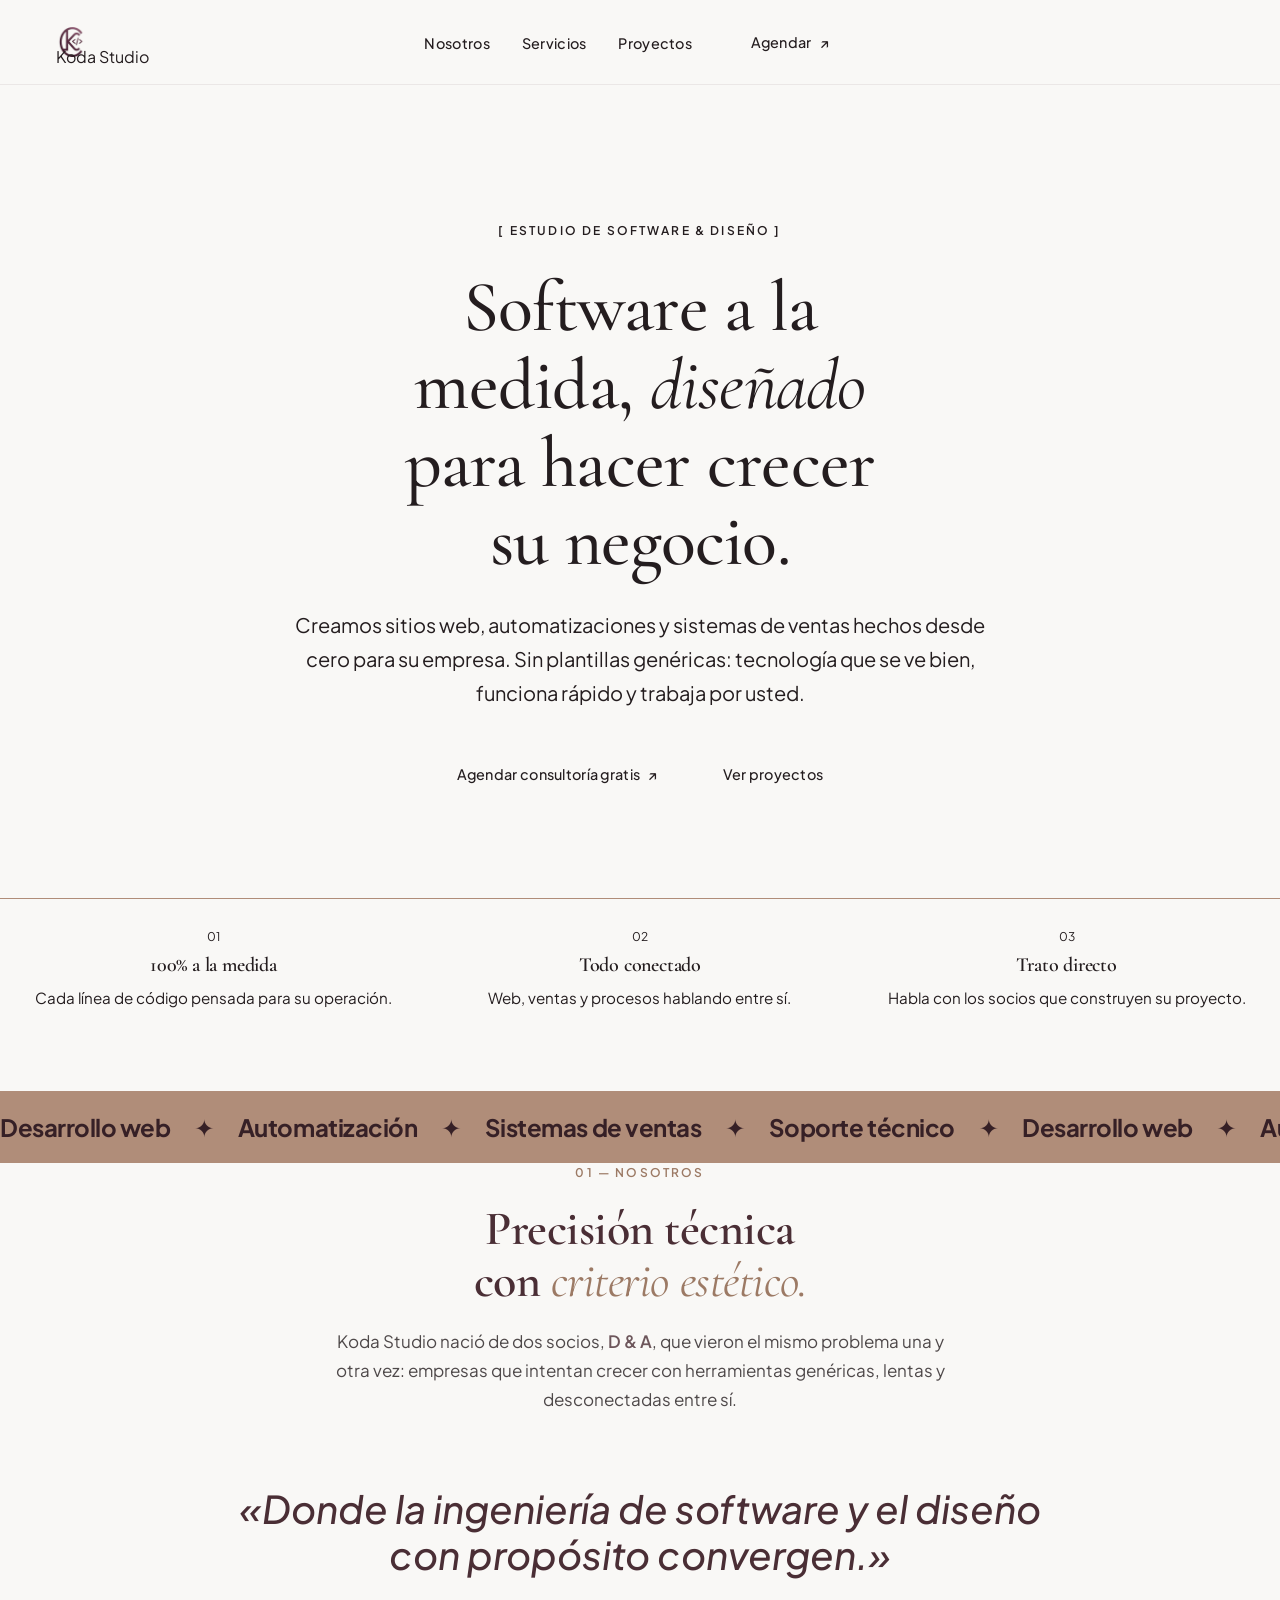
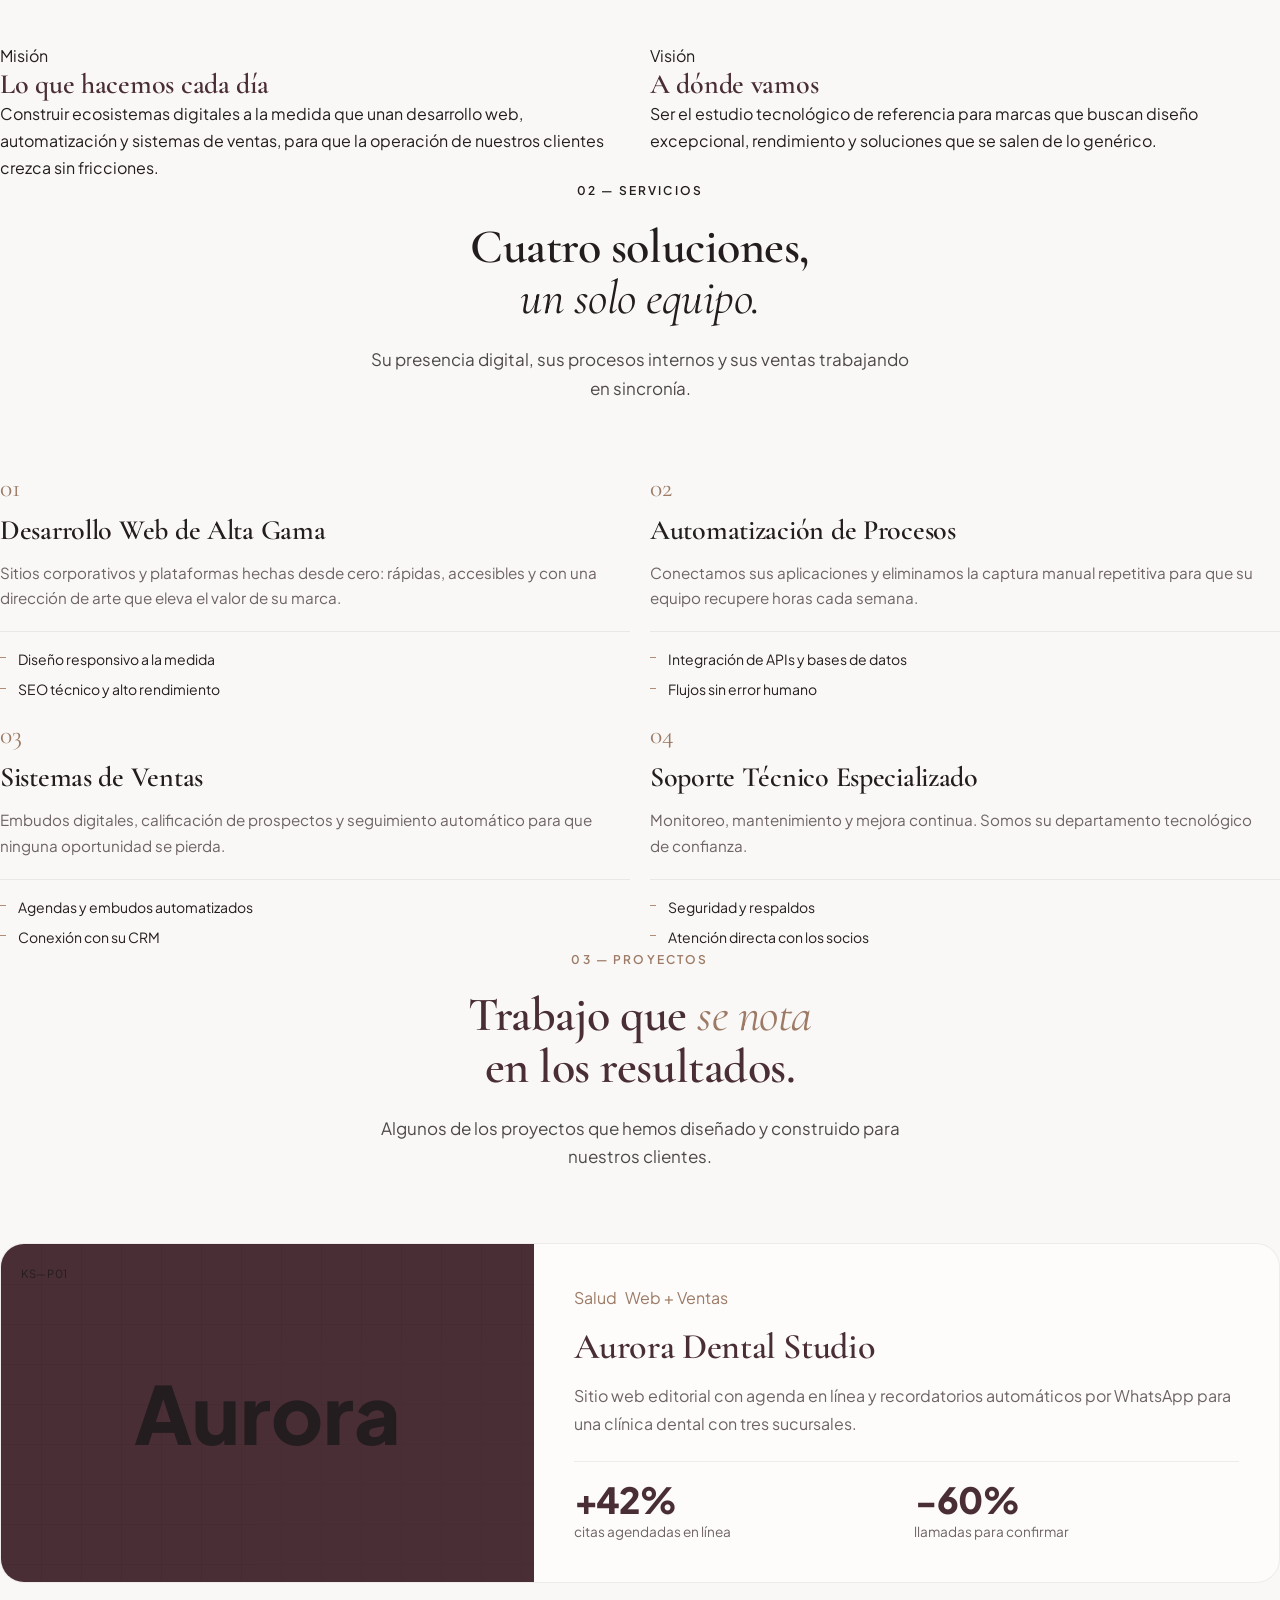
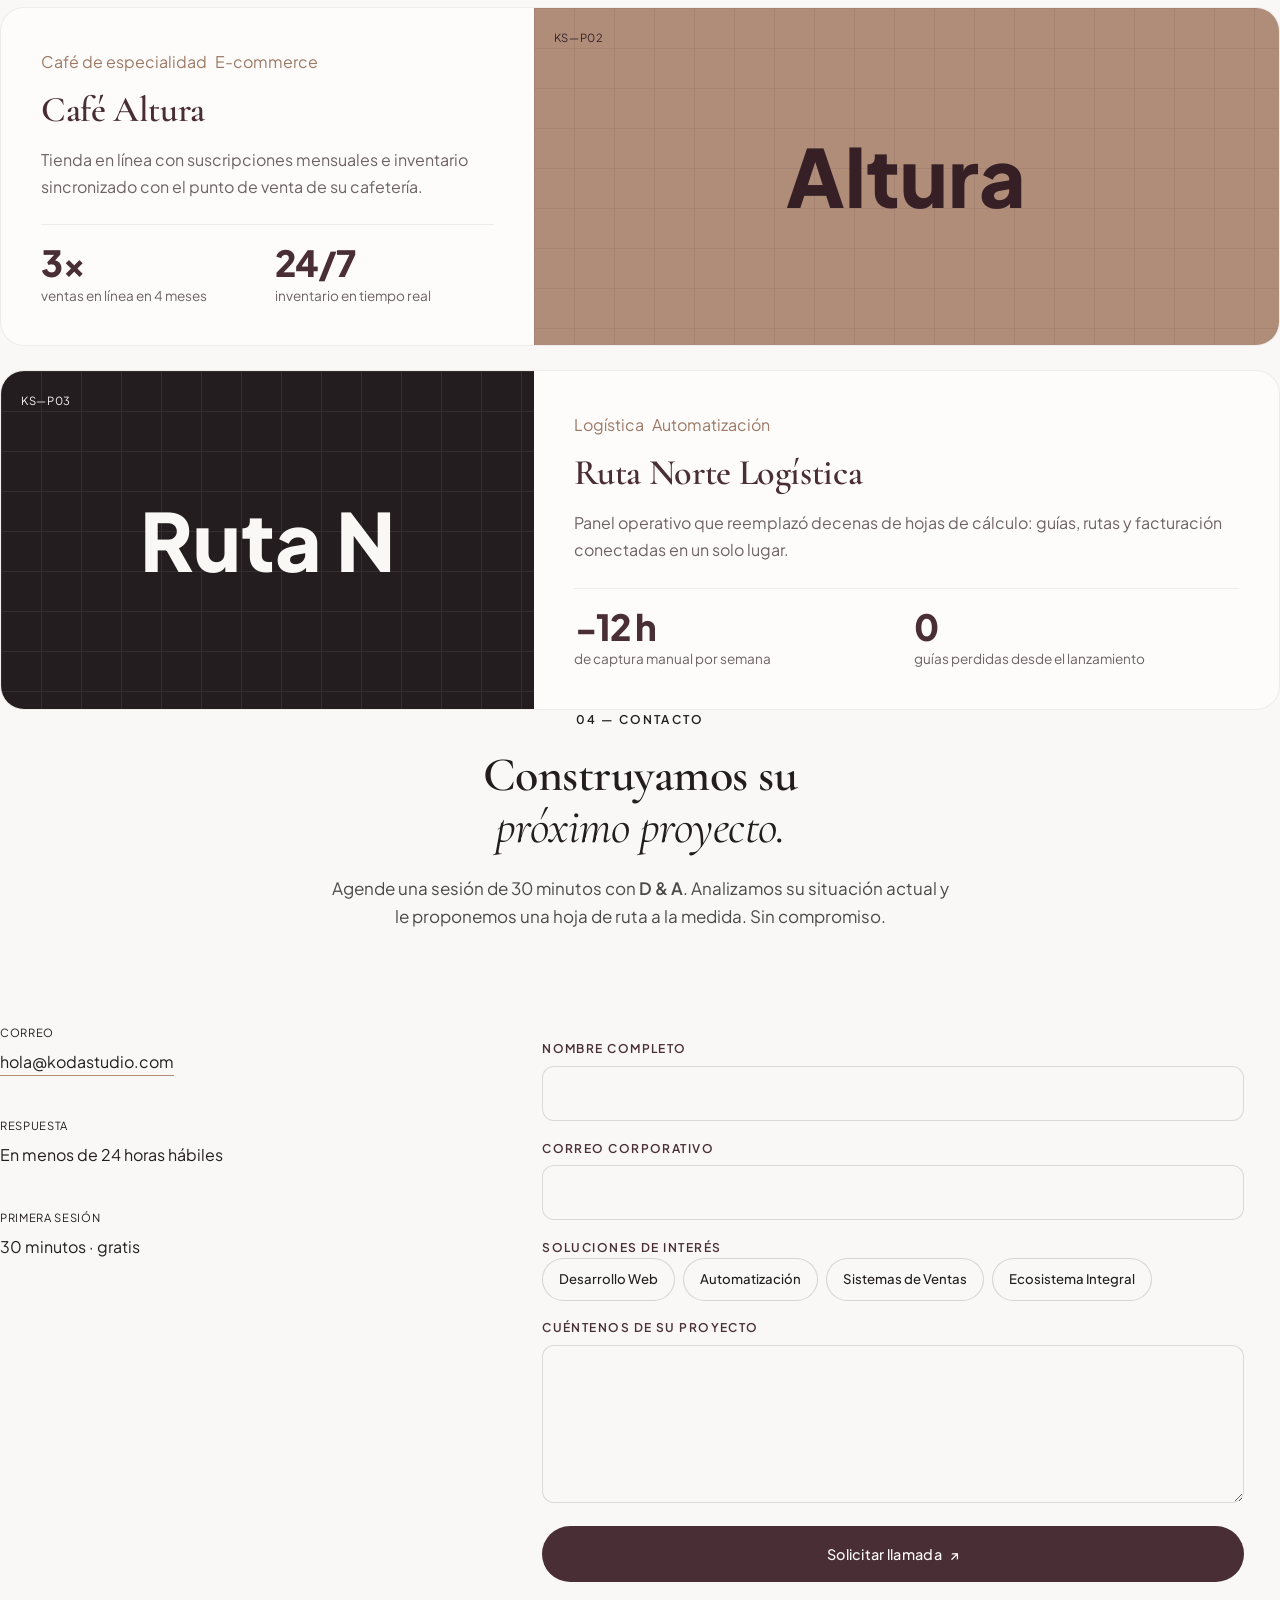
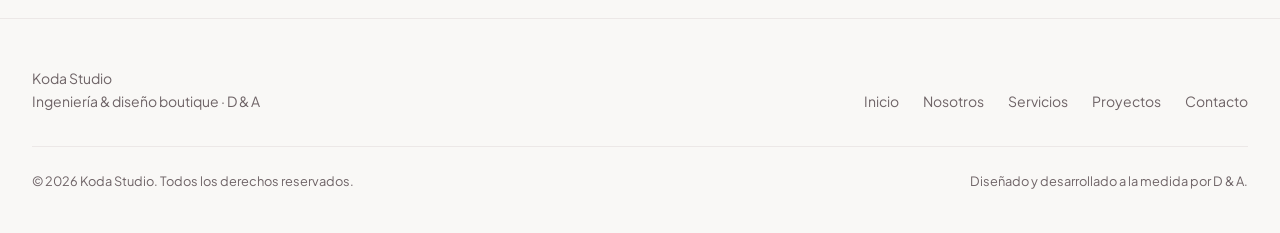
==== commit e08b2f3c: "feat(secciones): nuevo index con bandas, sección Proyectos y copy reorganizado - Bandas a sangre par" ====
--- a/index.html
+++ b/index.html
@@ -2,373 +2,443 @@
 <html lang="es">
 <head>
     <meta charset="UTF-8">
-    <meta name="viewport" content="width=device-width, initial-scale=1.0">
-    <meta name="description" content="Koda Studio: ingeniería de software y diseño con propósito. Desarrollo web de alta gama, automatización de procesos, sistemas de ventas y soporte técnico a la medida.">
-    <title>Koda Studio | Ingeniería &amp; Diseño Boutique</title>
-
+    <meta name="viewport" content="width=device-width, initial-scale=1.0, viewport-fit=cover">
+    <meta name="description" content="Koda Studio: estudio de ingeniería de software y diseño. Desarrollo web a la medida, automatización de procesos, sistemas de ventas y soporte técnico para empresas que quieren crecer.">
+    <meta name="theme-color" content="#362026">
+    <title>Koda Studio | Software a la medida &amp; diseño con propósito</title>
+
+    <link rel="icon" href="recursos/imagenes/logo/logo-kodastudio-mark.webp" type="image/webp">
     <link rel="preconnect" href="https://fonts.googleapis.com">
     <link rel="preconnect" href="https://fonts.gstatic.com" crossorigin>
-    <link rel="stylesheet" href="https://fonts.googleapis.com/css2?family=Cormorant+Garamond:ital,wght@0,500;0,600;0,700;1,400;1,600&family=Plus+Jakarta+Sans:wght@300;400;500;600&display=swap">
-
-    <link rel="stylesheet" href="css/main.css">
-    <script type="module" src="js/main.js"></script>
+    <link rel="stylesheet" href="https://fonts.googleapis.com/css2?family=Cormorant+Garamond:ital,wght@1,500;1,600&family=JetBrains+Mono:wght@400;500&family=Plus+Jakarta+Sans:wght@400;500;600;700;800&display=swap">
+
+    <link rel="stylesheet" href="css/principal.css">
+    <script type="module" src="js/principal.js"></script>
 </head>
 <body>
 
     <!-- =========================================================================
-         BLOQUE D · header
-         Contrato: id="navbar" + data-js="mobile-toggle" | "mobile-menu" | "nav-link"
-         Spec: §2.A — navegación simétrica, medallón táctil, menú móvil
+         Encabezado · Contrato: id="navbar" + data-js="mobile-toggle" | "mobile-menu" | "nav-link"
+         Estilo: barra oscura con línea fina, marca a la izquierda, enlaces mono a la derecha.
          ========================================================================= -->
     <header class="navbar" id="navbar">
         <nav class="navbar__nav" aria-label="Navegación principal">
-
-            <ul class="navbar__links navbar__links--start">
-                <li><a class="navbar__link" href="#inicio" data-js="nav-link">Inicio</a></li>
+            <a class="navbar__brand" href="#inicio" aria-label="Koda Studio, ir al inicio">
+                <img class="navbar__mark"
+                     src="recursos/imagenes/logo/logo-kodastudio-mark.webp"
+                     alt="" width="256" height="256" decoding="async">
+                <span class="navbar__wordmark">Koda Studio</span>
+            </a>
+
+            <ul class="navbar__links">
                 <li><a class="navbar__link" href="#esencia" data-js="nav-link">Nosotros</a></li>
-            </ul>
-
-            <a class="navbar__brand" href="#inicio">
-                <img class="navbar__logo"
-                     src="assets/images/logo/logo-kodastudio.webp"
-                     alt="Koda Studio"
-                     width="640" height="287"
-                     decoding="async">
-            </a>
-
-            <ul class="navbar__links navbar__links--end">
                 <li><a class="navbar__link" href="#servicios" data-js="nav-link">Servicios</a></li>
-                <li><a class="navbar__link" href="#contacto" data-js="nav-link">Contacto</a></li>
+                <li><a class="navbar__link" href="#proyectos" data-js="nav-link">Proyectos</a></li>
+                <li><a class="button button--ghost button--small" href="#contacto" data-js="nav-link">Agendar <span aria-hidden="true">↗</span></a></li>
             </ul>
 
             <button class="navbar__toggle" type="button"
                     data-js="mobile-toggle"
                     aria-expanded="false"
-                    aria-controls="mobile-menu">
-                <span class="sr-only">Abrir menú de navegación</span>
+                    aria-controls="mobile-menu"
+                    aria-label="Abrir menú de navegación">
                 <span class="navbar__toggle-bars" aria-hidden="true"></span>
             </button>
         </nav>
 
         <div class="mobile-menu" id="mobile-menu" data-js="mobile-menu">
             <ul class="mobile-menu__list">
-                <li><a class="mobile-menu__link" href="#inicio" data-js="nav-link">Inicio</a></li>
-                <li><a class="mobile-menu__link" href="#esencia" data-js="nav-link">Nosotros</a></li>
-                <li><a class="mobile-menu__link" href="#servicios" data-js="nav-link">Servicios</a></li>
-                <li><a class="mobile-menu__link" href="#contacto" data-js="nav-link">Contacto</a></li>
+                <li><a class="mobile-menu__link" href="#inicio" data-js="nav-link"><span class="mobile-menu__index">00</span>Inicio</a></li>
+                <li><a class="mobile-menu__link" href="#esencia" data-js="nav-link"><span class="mobile-menu__index">01</span>Nosotros</a></li>
+                <li><a class="mobile-menu__link" href="#servicios" data-js="nav-link"><span class="mobile-menu__index">02</span>Servicios</a></li>
+                <li><a class="mobile-menu__link" href="#proyectos" data-js="nav-link"><span class="mobile-menu__index">03</span>Proyectos</a></li>
+                <li><a class="mobile-menu__link" href="#contacto" data-js="nav-link"><span class="mobile-menu__index">04</span>Contacto</a></li>
             </ul>
+            <a class="button button--filled mobile-menu__cta" href="#contacto" data-js="nav-link">Agendar consultoría <span aria-hidden="true">↗</span></a>
         </div>
     </header>
 
     <main>
 
         <!-- =====================================================================
-             BLOQUE D · #inicio (Hero) — spec §2.B
+             #inicio · Banda oscura con titular grande centrado
              ===================================================================== -->
-        <section class="hero reveal" id="inicio" aria-labelledby="inicio-title" data-js="reveal">
-            <div class="hero__inner">
-                <p class="eyebrow hero__eyebrow">Agencia Tecnológica Boutique • Fundada por D &amp; A</p>
+        <section class="band band--dark hero reveal" id="inicio" aria-labelledby="inicio-title" data-js="reveal">
+            <div class="band__inner hero__inner">
+                <p class="eyebrow hero__eyebrow">[ Estudio de software &amp; diseño ]</p>
 
                 <h1 class="hero__title" id="inicio-title">
-                    Ingeniería de software y diseño con propósito,
-                    <em>sin clichés genéricos.</em>
+                    Software a la medida, <em>diseñado</em> para hacer crecer su negocio.
                 </h1>
 
                 <p class="hero__description">
-                    En <strong>Koda Studio</strong> diseñamos y construimos ecosistemas digitales a medida.
-                    Unimos el desarrollo web de alta gama, la automatización inteligente y sistemas
-                    comerciales eficientes para transformar su operación en un motor de crecimiento sostenible.
+                    Creamos sitios web, automatizaciones y sistemas de ventas hechos desde cero
+                    para su empresa. Sin plantillas genéricas: tecnología que se ve bien,
+                    funciona rápido y trabaja por usted.
                 </p>
 
                 <div class="hero__actions">
-                    <a class="button button--primary" href="#contacto">Agendar Consultoría Inicial</a>
-                    <a class="button button--secondary" href="#servicios">Explorar Soluciones</a>
+                    <a class="button button--filled" href="#contacto">Agendar consultoría gratis <span aria-hidden="true">↗</span></a>
+                    <a class="button button--ghost" href="#proyectos">Ver proyectos</a>
                 </div>
             </div>
 
-            <ul class="hero__pillars">
+            <ul class="band__inner hero__pillars">
                 <li class="pillar">
-                    <h2 class="pillar__title">100% A la Medida</h2>
-                    <p class="pillar__description">Arquitectura sin plantillas genéricas</p>
+                    <p class="pillar__index">01</p>
+                    <h2 class="pillar__title">100% a la medida</h2>
+                    <p class="pillar__description">Cada línea de código pensada para su operación.</p>
                 </li>
                 <li class="pillar">
-                    <h2 class="pillar__title">Operación Conectada</h2>
-                    <p class="pillar__description">Flujos automatizados sin fricciones</p>
+                    <p class="pillar__index">02</p>
+                    <h2 class="pillar__title">Todo conectado</h2>
+                    <p class="pillar__description">Web, ventas y procesos hablando entre sí.</p>
                 </li>
                 <li class="pillar">
-                    <h2 class="pillar__title">Estética Editorial</h2>
-                    <p class="pillar__description">Sofisticación visual y rendimiento</p>
+                    <p class="pillar__index">03</p>
+                    <h2 class="pillar__title">Trato directo</h2>
+                    <p class="pillar__description">Habla con los socios que construyen su proyecto.</p>
                 </li>
             </ul>
         </section>
 
+        <!-- Cinta de servicios (decorativa) -->
+        <div class="ticker" aria-hidden="true">
+            <div class="ticker__track">
+                <span>Desarrollo web</span><span>✦</span><span>Automatización</span><span>✦</span><span>Sistemas de ventas</span><span>✦</span><span>Soporte técnico</span><span>✦</span>
+                <span>Desarrollo web</span><span>✦</span><span>Automatización</span><span>✦</span><span>Sistemas de ventas</span><span>✦</span><span>Soporte técnico</span><span>✦</span>
+            </div>
+        </div>
+
         <!-- =====================================================================
-             BLOQUE D · #esencia — spec §2.C
+             #esencia · Banda clara
              ===================================================================== -->
-        <section class="essence reveal" id="esencia" aria-labelledby="esencia-title" data-js="reveal">
-            <header class="section-header">
-                <p class="eyebrow">Nuestra Esencia</p>
-                <h2 class="section-header__title" id="esencia-title">
-                    El origen de una alianza entre precisión técnica y criterio estético
-                </h2>
-            </header>
-
-            <article class="editorial-card story">
-                <div class="story__aside" data-js="reveal-child">
-                    <p class="eyebrow">Nuestra Historia</p>
-                    <h3 class="story__title">La visión compartida de D &amp; A</h3>
-                    <blockquote class="story__quote">
-                        <p>«Donde la ingeniería de software y el diseño con propósito convergen.»</p>
-                    </blockquote>
+        <section class="band band--light essence reveal" id="esencia" aria-labelledby="esencia-title" data-js="reveal">
+            <div class="band__inner">
+                <header class="section-header">
+                    <p class="eyebrow">01 — Nosotros</p>
+                    <h2 class="section-header__title" id="esencia-title">
+                        Precisión técnica con <em>criterio estético.</em>
+                    </h2>
+                    <p class="section-header__description">
+                        Koda Studio nació de dos socios, <strong>D &amp; A</strong>, que vieron el mismo problema
+                        una y otra vez: empresas que intentan crecer con herramientas genéricas, lentas y
+                        desconectadas entre sí.
+                    </p>
+                </header>
+
+                <blockquote class="essence__quote" data-js="reveal-child">
+                    <p>«Donde la ingeniería de software y el diseño con propósito convergen.»</p>
+                </blockquote>
+
+                <div class="purpose-grid">
+                    <article class="surface-card purpose-card" data-js="reveal-child">
+                        <p class="badge">Misión</p>
+                        <h3 class="purpose-card__title">Lo que hacemos cada día</h3>
+                        <p class="purpose-card__text">
+                            Construir ecosistemas digitales a la medida que unan desarrollo web, automatización
+                            y sistemas de ventas, para que la operación de nuestros clientes crezca sin fricciones.
+                        </p>
+                    </article>
+
+                    <article class="surface-card purpose-card" data-js="reveal-child">
+                        <p class="badge">Visión</p>
+                        <h3 class="purpose-card__title">A dónde vamos</h3>
+                        <p class="purpose-card__text">
+                            Ser el estudio tecnológico de referencia para marcas que buscan diseño excepcional,
+                            rendimiento y soluciones que se salen de lo genérico.
+                        </p>
+                    </article>
                 </div>
-
-                <div class="story__body" data-js="reveal-child">
-                    <p>
-                        <strong>Koda Studio</strong> nació de la visión compartida de dos socios
-                        (<strong>D &amp; A</strong>), quienes detectaron un patrón recurrente en el mercado:
-                        la mayoría de las empresas intentan escalar utilizando herramientas genéricas,
-                        lentas y completamente desconectadas entre sí.
+            </div>
+        </section>
+
+        <!-- =====================================================================
+             #servicios · Banda ciruela
+             Contrato visual compartido con el selector del formulario (4 servicios)
+             ===================================================================== -->
+        <section class="band band--plum services reveal" id="servicios" aria-labelledby="servicios-title" data-js="reveal">
+            <div class="band__inner">
+                <header class="section-header">
+                    <p class="eyebrow">02 — Servicios</p>
+                    <h2 class="section-header__title" id="servicios-title">
+                        Cuatro soluciones, <em>un solo equipo.</em>
+                    </h2>
+                    <p class="section-header__description">
+                        Su presencia digital, sus procesos internos y sus ventas trabajando en sincronía.
                     </p>
-                    <p>
-                        Frente a los clichés oscuros e impersonales de la industria tecnológica tradicional,
-                        decidimos fundar un espacio boutique donde la ingeniería de software rigurosa y el
-                        diseño con propósito se unieran. Así creamos una firma que no solo programa sitios
-                        web o automatiza tareas aisladas, sino que construye la infraestructura tecnológica
-                        que impulsa los negocios hacia adelante con elegancia, precisión y un estilo
-                        completamente propio.
+                </header>
+
+                <div class="services__grid">
+                    <article class="service-card" data-js="reveal-child">
+                        <p class="service-card__number">01</p>
+                        <h3 class="service-card__title">Desarrollo Web de Alta Gama</h3>
+                        <p class="service-card__description">
+                            Sitios corporativos y plataformas hechas desde cero: rápidas, accesibles y con una
+                            dirección de arte que eleva el valor de su marca.
+                        </p>
+                        <ul class="service-card__list">
+                            <li>Diseño responsivo a la medida</li>
+                            <li>SEO técnico y alto rendimiento</li>
+                        </ul>
+                    </article>
+
+                    <article class="service-card" data-js="reveal-child">
+                        <p class="service-card__number">02</p>
+                        <h3 class="service-card__title">Automatización de Procesos</h3>
+                        <p class="service-card__description">
+                            Conectamos sus aplicaciones y eliminamos la captura manual repetitiva para que su
+                            equipo recupere horas cada semana.
+                        </p>
+                        <ul class="service-card__list">
+                            <li>Integración de APIs y bases de datos</li>
+                            <li>Flujos sin error humano</li>
+                        </ul>
+                    </article>
+
+                    <article class="service-card" data-js="reveal-child">
+                        <p class="service-card__number">03</p>
+                        <h3 class="service-card__title">Sistemas de Ventas</h3>
+                        <p class="service-card__description">
+                            Embudos digitales, calificación de prospectos y seguimiento automático para que
+                            ninguna oportunidad se pierda.
+                        </p>
+                        <ul class="service-card__list">
+                            <li>Agendas y embudos automatizados</li>
+                            <li>Conexión con su CRM</li>
+                        </ul>
+                    </article>
+
+                    <article class="service-card" data-js="reveal-child">
+                        <p class="service-card__number">04</p>
+                        <h3 class="service-card__title">Soporte Técnico Especializado</h3>
+                        <p class="service-card__description">
+                            Monitoreo, mantenimiento y mejora continua. Somos su departamento tecnológico
+                            de confianza.
+                        </p>
+                        <ul class="service-card__list">
+                            <li>Seguridad y respaldos</li>
+                            <li>Atención directa con los socios</li>
+                        </ul>
+                    </article>
+                </div>
+            </div>
+        </section>
+
+        <!-- =====================================================================
+             #proyectos · Banda clara
+             TODO: proyectos de ejemplo. Reemplazar por casos reales antes de publicar en main.
+             ===================================================================== -->
+        <section class="band band--light-alt projects reveal" id="proyectos" aria-labelledby="proyectos-title" data-js="reveal">
+            <div class="band__inner">
+                <header class="section-header">
+                    <p class="eyebrow">03 — Proyectos</p>
+                    <h2 class="section-header__title" id="proyectos-title">
+                        Trabajo que <em>se nota</em> en los resultados.
+                    </h2>
+                    <p class="section-header__description">
+                        Algunos de los proyectos que hemos diseñado y construido para nuestros clientes.
                     </p>
+                </header>
+
+                <div class="projects__list">
+                    <article class="project-card" data-js="reveal-child">
+                        <div class="project-card__poster project-card__poster--plum" aria-hidden="true">
+                            <span class="project-card__code">KS—P01</span>
+                            <span class="project-card__monogram">Aurora</span>
+                        </div>
+                        <div class="project-card__body">
+                            <ul class="project-card__tags">
+                                <li class="badge">Salud</li>
+                                <li class="badge">Web + Ventas</li>
+                            </ul>
+                            <h3 class="project-card__title">Aurora Dental Studio</h3>
+                            <p class="project-card__description">
+                                Sitio web editorial con agenda en línea y recordatorios automáticos por
+                                WhatsApp para una clínica dental con tres sucursales.
+                            </p>
+                            <dl class="project-card__results">
+                                <div><dt>+42%</dt><dd>citas agendadas en línea</dd></div>
+                                <div><dt>−60%</dt><dd>llamadas para confirmar</dd></div>
+                            </dl>
+                        </div>
+                    </article>
+
+                    <article class="project-card" data-js="reveal-child">
+                        <div class="project-card__poster project-card__poster--bronze" aria-hidden="true">
+                            <span class="project-card__code">KS—P02</span>
+                            <span class="project-card__monogram">Altura</span>
+                        </div>
+                        <div class="project-card__body">
+                            <ul class="project-card__tags">
+                                <li class="badge">Café de especialidad</li>
+                                <li class="badge">E-commerce</li>
+                            </ul>
+                            <h3 class="project-card__title">Café Altura</h3>
+                            <p class="project-card__description">
+                                Tienda en línea con suscripciones mensuales e inventario sincronizado con el
+                                punto de venta de su cafetería.
+                            </p>
+                            <dl class="project-card__results">
+                                <div><dt>3×</dt><dd>ventas en línea en 4 meses</dd></div>
+                                <div><dt>24/7</dt><dd>inventario en tiempo real</dd></div>
+                            </dl>
+                        </div>
+                    </article>
+
+                    <article class="project-card" data-js="reveal-child">
+                        <div class="project-card__poster project-card__poster--dark" aria-hidden="true">
+                            <span class="project-card__code">KS—P03</span>
+                            <span class="project-card__monogram">Ruta&nbsp;N</span>
+                        </div>
+                        <div class="project-card__body">
+                            <ul class="project-card__tags">
+                                <li class="badge">Logística</li>
+                                <li class="badge">Automatización</li>
+                            </ul>
+                            <h3 class="project-card__title">Ruta Norte Logística</h3>
+                            <p class="project-card__description">
+                                Panel operativo que reemplazó decenas de hojas de cálculo: guías, rutas y
+                                facturación conectadas en un solo lugar.
+                            </p>
+                            <dl class="project-card__results">
+                                <div><dt>−12 h</dt><dd>de captura manual por semana</dd></div>
+                                <div><dt>0</dt><dd>guías perdidas desde el lanzamiento</dd></div>
+                            </dl>
+                        </div>
+                    </article>
                 </div>
-            </article>
-
-            <div class="purpose-grid">
-                <article class="editorial-card purpose-card" data-js="reveal-child">
-                    <p class="eyebrow">Propósito Diario</p>
-                    <h3 class="purpose-card__title">Nuestra Misión</h3>
-                    <p class="purpose-card__text">
-                        «Construir ecosistemas digitales a medida que unan el desarrollo web de alta gama,
-                        la automatización inteligente y los sistemas de ventas eficientes, transformando la
-                        operación diaria de nuestros clientes en un motor de crecimiento sostenible y sin
-                        fricciones.»
-                    </p>
-                    <footer class="purpose-card__footer">Ejecución &amp; Arquitectura — 01</footer>
-                </article>
-
-                <article class="editorial-card purpose-card" data-js="reveal-child">
-                    <p class="eyebrow">Horizonte Estratégico</p>
-                    <h3 class="purpose-card__title">Nuestra Visión</h3>
-                    <p class="purpose-card__text">
-                        «Convertirnos en el estudio tecnológico de referencia para marcas que buscan
-                        sofisticación, rendimiento y diseño excepcional, destacando por crear soluciones
-                        a la medida que desafían los estándares genéricos de la industria.»
-                    </p>
-                    <footer class="purpose-card__footer">Vanguardia &amp; Distinción — 02</footer>
-                </article>
             </div>
         </section>
 
         <!-- =====================================================================
-             BLOQUE A · #servicios — spec §2.D
-             Contrato: .editorial-card / .service-card (cards.css)
-             ===================================================================== -->
-        <section class="services reveal" id="servicios" aria-labelledby="servicios-title" data-js="reveal">
-            <header class="section-header section-header--split">
-                <div>
-                    <p class="eyebrow">Servicios &amp; Soluciones</p>
-                    <h2 class="section-header__title" id="servicios-title">
-                        Cuatro pilares diseñados para escalar su negocio con elegancia
-                    </h2>
-                </div>
-                <p class="section-header__description">
-                    Cada solución se concibe de forma integral para que su presencia digital, procesos
-                    internos y ventas operen en perfecta sincronía.
-                </p>
-            </header>
-
-            <div class="services__grid">
-                <article class="editorial-card service-card" data-js="reveal-child">
-                    <p class="service-card__number">01</p>
-                    <h3 class="service-card__title">Desarrollo Web de Alta Gama</h3>
-                    <p class="service-card__description">
-                        Sitios web corporativos, plataformas digitales y experiencias interactivas
-                        desarrolladas desde cero con código limpio, velocidad sobresaliente y una
-                        dirección de arte editorial que eleva el valor percibido de su marca.
-                    </p>
-                    <ul class="service-card__list">
-                        <li>Arquitectura web a medida y diseño responsivo</li>
-                        <li>Optimización de rendimiento, SEO técnico y accesibilidad</li>
-                    </ul>
-                </article>
-
-                <article class="editorial-card service-card" data-js="reveal-child">
-                    <p class="service-card__number">02</p>
-                    <h3 class="service-card__title">Automatización de Procesos</h3>
-                    <p class="service-card__description">
-                        Flujos de trabajo inteligentes que conectan sus aplicaciones actuales, eliminan
-                        la captura manual repetitiva y sincronizan datos en tiempo real para liberar
-                        horas valiosas de su equipo.
-                    </p>
-                    <ul class="service-card__list">
-                        <li>Integración de APIs, bases de datos y mensajería</li>
-                        <li>Orquestación de tareas operativas sin error humano</li>
-                    </ul>
-                </article>
-
-                <article class="editorial-card service-card" data-js="reveal-child">
-                    <p class="service-card__number">03</p>
-                    <h3 class="service-card__title">Sistemas de Ventas</h3>
-                    <p class="service-card__description">
-                        Infraestructura comercial diseñada para convertir visitantes en clientes.
-                        Estructuramos embudos digitales, calificación automática de prospectos y
-                        seguimiento continuo para que ninguna oportunidad se pierda.
-                    </p>
-                    <ul class="service-card__list">
-                        <li>Embudos de captación y agendas automatizadas</li>
-                        <li>Conexión directa con CRM y trazabilidad comercial</li>
-                    </ul>
-                </article>
-
-                <article class="editorial-card service-card" data-js="reveal-child">
-                    <p class="service-card__number">04</p>
-                    <h3 class="service-card__title">Soporte Técnico Especializado</h3>
-                    <p class="service-card__description">
-                        Acompañamiento continuo, monitoreo preventivo y evolución constante de su
-                        infraestructura digital. Actuamos como su departamento tecnológico de confianza
-                        para garantizar estabilidad total.
-                    </p>
-                    <ul class="service-card__list">
-                        <li>Mantenimiento evolutivo, seguridad y respaldos</li>
-                        <li>Asesoría directa y resolución ágil con los socios</li>
-                    </ul>
-                </article>
-            </div>
-        </section>
-
-        <!-- =====================================================================
-             BLOQUE A · #contacto — spec §2.E
+             #contacto · Banda oscura
              Contrato de campos: estándar §5 (name/id exactos)
              ===================================================================== -->
-        <section class="contact reveal" id="contacto" aria-labelledby="contacto-title" data-js="reveal">
-            <div class="contact__inner">
-
-                <div class="contact__info">
-                    <p class="eyebrow eyebrow--light">Iniciemos la Conversación</p>
-                    <h2 class="contact__title" id="contacto-title">Construyamos juntos su próximo ecosistema digital.</h2>
-                    <p class="contact__description">
-                        Agende una sesión de descubrimiento con <strong>D &amp; A</strong>. Analizaremos sus
-                        cuellos de botella actuales y diseñaremos una hoja de ruta tecnológica hecha
-                        exactamente a la medida de su marca.
+        <section class="band band--dark contact reveal" id="contacto" aria-labelledby="contacto-title" data-js="reveal">
+            <div class="band__inner">
+                <header class="section-header">
+                    <p class="eyebrow">04 — Contacto</p>
+                    <h2 class="section-header__title" id="contacto-title">
+                        Construyamos su <em>próximo proyecto.</em>
+                    </h2>
+                    <p class="section-header__description">
+                        Agende una sesión de 30 minutos con <strong>D &amp; A</strong>. Analizamos su situación
+                        actual y le proponemos una hoja de ruta a la medida. Sin compromiso.
                     </p>
-
+                </header>
+
+                <div class="contact__inner">
                     <ul class="contact__details">
                         <!-- TODO(D-03): confirmar dominio y buzón real antes de publicar -->
-                        <li><a class="contact__link" href="mailto:hola@kodastudio.com">hola@kodastudio.com</a></li>
-                        <li>Sesión estratégica de 30 min • Sin compromiso</li>
+                        <li>
+                            <span class="contact__label">Correo</span>
+                            <a class="contact__link" href="mailto:hola@kodastudio.com">hola@kodastudio.com</a>
+                        </li>
+                        <li>
+                            <span class="contact__label">Respuesta</span>
+                            <span>En menos de 24 horas hábiles</span>
+                        </li>
+                        <li>
+                            <span class="contact__label">Primera sesión</span>
+                            <span>30 minutos · gratis</span>
+                        </li>
                     </ul>
+
+                    <div class="contact__form-wrapper">
+                        <form class="contact-form" data-js="contact-form" novalidate>
+                            <div class="contact-form__field" data-js="reveal-child">
+                                <label class="contact-form__label" for="client-name">Nombre completo</label>
+                                <input class="contact-form__input" type="text"
+                                       id="client-name" name="client_name"
+                                       autocomplete="name" required minlength="2" maxlength="120"
+                                       aria-describedby="client-name-error">
+                                <p class="contact-form__error" id="client-name-error"></p>
+                            </div>
+
+                            <div class="contact-form__field" data-js="reveal-child">
+                                <label class="contact-form__label" for="client-email">Correo corporativo</label>
+                                <input class="contact-form__input" type="email"
+                                       id="client-email" name="client_email"
+                                       autocomplete="email" inputmode="email" required maxlength="254"
+                                       aria-describedby="client-email-error">
+                                <p class="contact-form__error" id="client-email-error"></p>
+                            </div>
+
+                            <fieldset class="contact-form__field contact-form__field--selector" data-js="reveal-child">
+                                <legend class="contact-form__label">Soluciones de interés</legend>
+                                <div class="service-selector">
+                                    <!-- Valor canónico en data-service-value; etiqueta corta visible (D-06) -->
+                                    <button class="service-pill" type="button" aria-pressed="false"
+                                            data-js="service-pill"
+                                            data-service-value="Desarrollo Web de Alta Gama">Desarrollo Web</button>
+                                    <button class="service-pill" type="button" aria-pressed="false"
+                                            data-js="service-pill"
+                                            data-service-value="Automatización de Procesos">Automatización</button>
+                                    <button class="service-pill" type="button" aria-pressed="false"
+                                            data-js="service-pill"
+                                            data-service-value="Sistemas de Ventas">Sistemas de Ventas</button>
+                                    <button class="service-pill" type="button" aria-pressed="false"
+                                            data-js="service-pill"
+                                            data-service-value="Soporte Técnico / Ecosistema Integral">Ecosistema Integral</button>
+                                </div>
+                            </fieldset>
+
+                            <div class="contact-form__field" data-js="reveal-child">
+                                <label class="contact-form__label" for="project-message">Cuéntenos de su proyecto</label>
+                                <textarea class="contact-form__input contact-form__textarea"
+                                          id="project-message" name="project_message"
+                                          rows="5" required minlength="10" maxlength="5000"
+                                          aria-describedby="project-message-error"></textarea>
+                                <p class="contact-form__error" id="project-message-error"></p>
+                            </div>
+
+                            <!-- Honeypot anti-spam: debe llegar vacío (estándar §5) -->
+                            <div class="sr-only">
+                                <label for="kc-website-hp">No rellenar este campo</label>
+                                <input type="text" id="kc-website-hp" name="kc_website_hp" tabindex="-1" autocomplete="off">
+                            </div>
+
+                            <input type="hidden" name="selected_services" id="selected-services" data-js="service-value">
+
+                            <button class="button button--primary contact-form__submit" type="submit" data-js="form-submit">
+                                Solicitar llamada <span aria-hidden="true">↗</span>
+                            </button>
+                        </form>
+
+                        <div class="contact-form__feedback is-hidden" data-js="form-feedback" role="status" aria-live="polite">
+                            <p class="contact-form__feedback-text" data-js="feedback-text"></p>
+                            <button class="button button--secondary" type="button" data-js="form-reset">Enviar otra solicitud</button>
+                        </div>
+                    </div>
                 </div>
-
-                <div class="contact__form-wrapper">
-
-                    <form class="contact-form" data-js="contact-form" novalidate>
-                        <div class="contact-form__field" data-js="reveal-child">
-                            <label class="contact-form__label" for="client-name">Nombre completo</label>
-                            <input class="contact-form__input" type="text"
-                                   id="client-name" name="client_name"
-                                   autocomplete="name" required minlength="2" maxlength="120"
-                                   aria-describedby="client-name-error">
-                            <p class="contact-form__error" id="client-name-error"></p>
-                        </div>
-
-                        <div class="contact-form__field" data-js="reveal-child">
-                            <label class="contact-form__label" for="client-email">Correo corporativo</label>
-                            <input class="contact-form__input" type="email"
-                                   id="client-email" name="client_email"
-                                   autocomplete="email" required maxlength="254"
-                                   aria-describedby="client-email-error">
-                            <p class="contact-form__error" id="client-email-error"></p>
-                        </div>
-
-                        <fieldset class="contact-form__field contact-form__field--selector" data-js="reveal-child">
-                            <legend class="contact-form__label">Soluciones de interés</legend>
-                            <div class="service-selector">
-                                <!-- Valor canónico en data-service-value; etiqueta corta visible (D-06) -->
-                                <button class="service-pill" type="button" aria-pressed="false"
-                                        data-js="service-pill"
-                                        data-service-value="Desarrollo Web de Alta Gama">Desarrollo Web</button>
-                                <button class="service-pill" type="button" aria-pressed="false"
-                                        data-js="service-pill"
-                                        data-service-value="Automatización de Procesos">Automatización</button>
-                                <button class="service-pill" type="button" aria-pressed="false"
-                                        data-js="service-pill"
-                                        data-service-value="Sistemas de Ventas">Sistemas de Ventas</button>
-                                <button class="service-pill" type="button" aria-pressed="false"
-                                        data-js="service-pill"
-                                        data-service-value="Soporte Técnico / Ecosistema Integral">Ecosistema Integral</button>
-                            </div>
-                        </fieldset>
-
-                        <div class="contact-form__field" data-js="reveal-child">
-                            <label class="contact-form__label" for="project-message">Descripción del proyecto</label>
-                            <textarea class="contact-form__input contact-form__textarea"
-                                      id="project-message" name="project_message"
-                                      rows="5" required minlength="10" maxlength="5000"
-                                      aria-describedby="project-message-error"></textarea>
-                            <p class="contact-form__error" id="project-message-error"></p>
-                        </div>
-
-                        <!-- Honeypot anti-spam: debe llegar vacío (estándar §5) -->
-                        <div class="sr-only">
-                            <label for="kc-website-hp">No rellenar este campo</label>
-                            <input type="text" id="kc-website-hp" name="kc_website_hp" tabindex="-1" autocomplete="off">
-                        </div>
-
-                        <input type="hidden" name="selected_services" id="selected-services" data-js="service-value">
-
-                        <button class="button button--primary contact-form__submit" type="submit" data-js="form-submit">
-                            Solicitar Llamada de Descubrimiento
-                        </button>
-                    </form>
-
-                    <div class="contact-form__feedback is-hidden" data-js="form-feedback" role="status" aria-live="polite">
-                        <p class="contact-form__feedback-text" data-js="feedback-text"></p>
-                        <button class="button button--secondary" type="button" data-js="form-reset">Enviar otra solicitud</button>
-                    </div>
-
-                </div>
             </div>
         </section>
 
     </main>
 
     <!-- =========================================================================
-         BLOQUE D · footer — spec §2.F
+         Pie de página · banda más oscura con la marca a gran tamaño
          ========================================================================= -->
     <footer class="footer" id="footer">
-        <div class="footer__top">
-            <div class="footer__brand">
-                <span class="navbar__medallion navbar__medallion--small" aria-hidden="true">
-                    <img class="navbar__mark"
-                         src="assets/images/logo/logo-kodastudio-mark.webp"
-                         alt=""
-                         width="256" height="256"
-                         loading="lazy" decoding="async">
-                </span>
-                <p class="footer__brand-text">
-                    <strong>Koda Studio</strong>
-                    <span>Ingeniería &amp; Diseño Boutique • D &amp; A</span>
-                </p>
-            </div>
-
-            <nav class="footer__nav" aria-label="Navegación del pie">
-                <a href="#inicio">Inicio</a>
-                <a href="#esencia">Nosotros</a>
-                <a href="#servicios">Servicios</a>
-                <a href="#contacto">Contacto</a>
-            </nav>
-        </div>
-
-        <div class="footer__bottom">
-            <p>&copy; <span data-js="current-year">2026</span> Koda Studio. Todos los derechos reservados.</p>
-            <p>Diseñado y desarrollado a la medida por D &amp; A.</p>
+        <div class="band__inner">
+            <p class="footer__giant" aria-hidden="true">Koda Studio</p>
+
+            <div class="footer__top">
+                <p class="footer__brand-text">Ingeniería &amp; diseño boutique · D &amp; A</p>
+                <nav class="footer__nav" aria-label="Navegación del pie">
+                    <a href="#inicio">Inicio</a>
+                    <a href="#esencia">Nosotros</a>
+                    <a href="#servicios">Servicios</a>
+                    <a href="#proyectos">Proyectos</a>
+                    <a href="#contacto">Contacto</a>
+                </nav>
+            </div>
+
+            <div class="footer__bottom">
+                <p>&copy; <span data-js="current-year">2026</span> Koda Studio. Todos los derechos reservados.</p>
+                <p>Diseñado y desarrollado a la medida por D &amp; A.</p>
+            </div>
         </div>
     </footer>
 
--- a/css/principal.css
+++ b/css/principal.css
@@ -0,0 +1,29 @@
+/**
+ * css/principal.css
+ * Punto de entrada de estilos · Koda Studio
+ *
+ * Dueño compartido: cada quien agrega su @import en la posición indicada.
+ * Orden de la arquitectura §4.2. No reordenar.
+ */
+
+/* ---------- Base ---------- */
+@import url("./base/reset.css");
+@import url("./base/variables.css");
+@import url("./base/tipografia.css");
+
+/* ---------- Layout ---------- */
+@import url("./diseno/encabezado.css");
+@import url("./diseno/secciones.css");
+@import url("./diseno/pie-de-pagina.css");
+
+/* ---------- Componentes ---------- */
+@import url("./componentes/botones.css");
+@import url("./componentes/tarjetas.css");
+@import url("./componentes/formularios.css");
+@import url("./componentes/selector-servicios.css");
+@import url("./componentes/proyectos.css");
+
+/* ---------- Utilidades ---------- */
+@import url("./utilidades/ayudantes.css");
+@import url("./utilidades/animaciones.css");
+@import url("./utilidades/adaptable.css");
